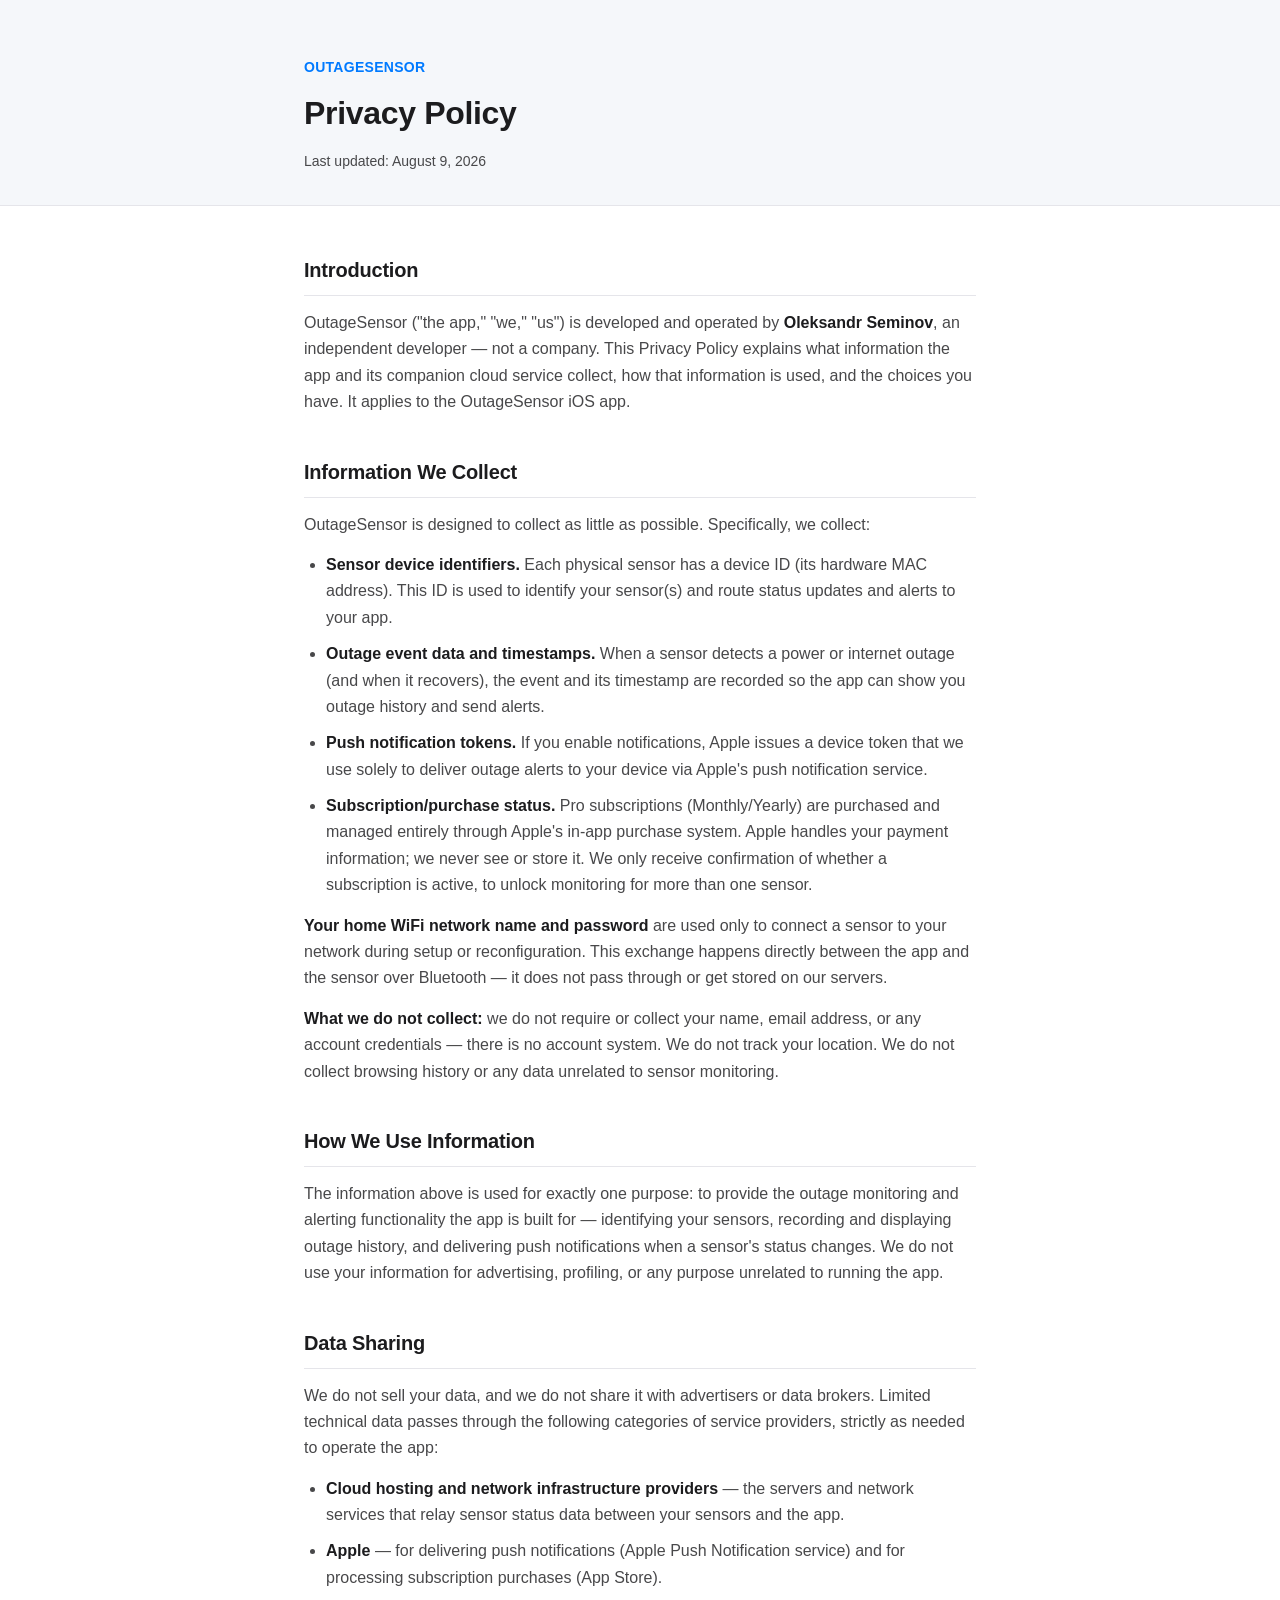
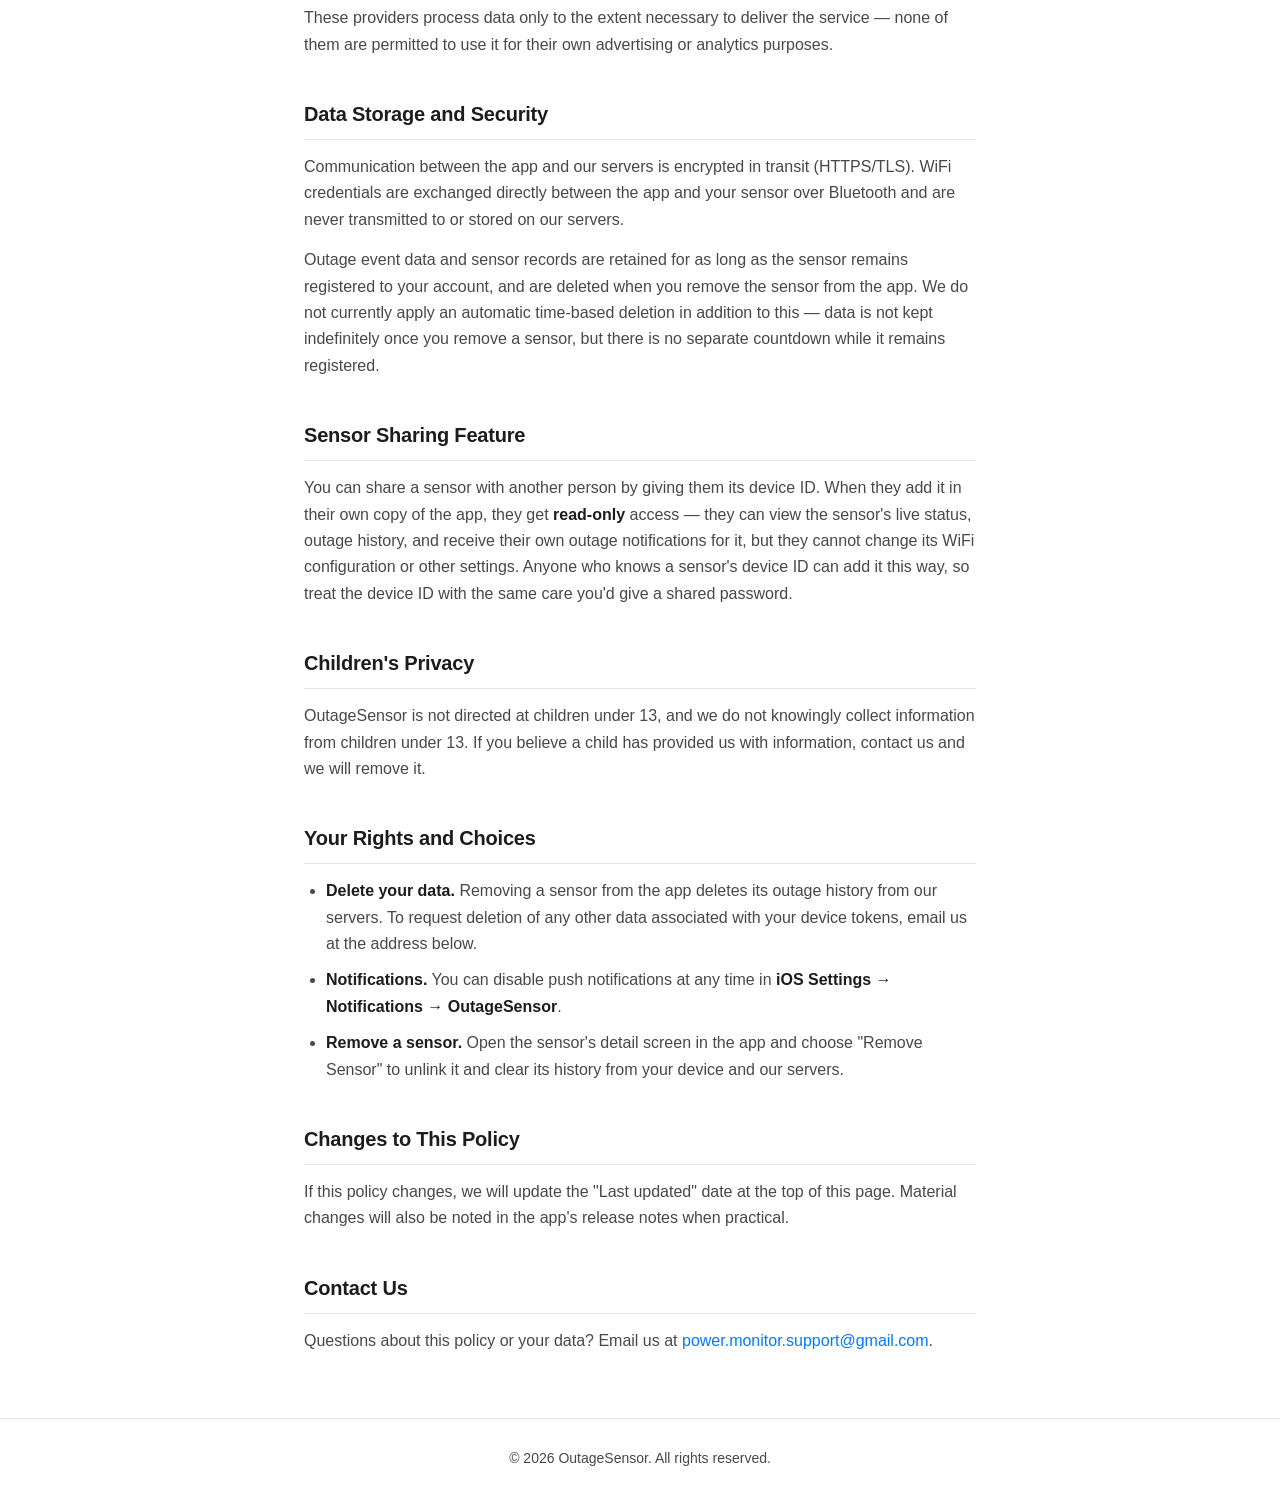
==== privacy/index.html @ 00f60fe0 "Add privacy policy page" ====
<!DOCTYPE html>
<html lang="en">
<head>
<meta charset="UTF-8">
<meta name="viewport" content="width=device-width, initial-scale=1.0">
<title>OutageSensor — Privacy Policy</title>
<meta name="description" content="Privacy Policy for the OutageSensor iOS app.">
<link rel="stylesheet" href="style.css">
</head>
<body>

<header class="page-header">
  <div class="container">
    <p class="eyebrow">OutageSensor</p>
    <h1>Privacy Policy</h1>
    <p class="updated">Last updated: August 9, 2026</p>
  </div>
</header>

<main class="container policy">

  <section>
    <h2>Introduction</h2>
    <p>OutageSensor ("the app," "we," "us") is developed and operated by <strong>Oleksandr Seminov</strong>, an
    independent developer — not a company. This Privacy Policy explains what information the app and its
    companion cloud service collect, how that information is used, and the choices you have. It applies to
    the OutageSensor iOS app.</p>
  </section>

  <section>
    <h2>Information We Collect</h2>
    <p>OutageSensor is designed to collect as little as possible. Specifically, we collect:</p>
    <ul>
      <li><strong>Sensor device identifiers.</strong> Each physical sensor has a device ID (its hardware MAC
      address). This ID is used to identify your sensor(s) and route status updates and alerts to your
      app.</li>
      <li><strong>Outage event data and timestamps.</strong> When a sensor detects a power or internet
      outage (and when it recovers), the event and its timestamp are recorded so the app can show you outage
      history and send alerts.</li>
      <li><strong>Push notification tokens.</strong> If you enable notifications, Apple issues a device
      token that we use solely to deliver outage alerts to your device via Apple's push notification
      service.</li>
      <li><strong>Subscription/purchase status.</strong> Pro subscriptions (Monthly/Yearly) are purchased
      and managed entirely through Apple's in-app purchase system. Apple handles your payment information;
      we never see or store it. We only receive confirmation of whether a subscription is active, to unlock
      monitoring for more than one sensor.</li>
    </ul>
    <p><strong>Your home WiFi network name and password</strong> are used only to connect a sensor to your
    network during setup or reconfiguration. This exchange happens directly between the app and the sensor
    over Bluetooth — it does not pass through or get stored on our servers.</p>
    <p><strong>What we do not collect:</strong> we do not require or collect your name, email address, or
    any account credentials — there is no account system. We do not track your location. We do not collect
    browsing history or any data unrelated to sensor monitoring.</p>
  </section>

  <section>
    <h2>How We Use Information</h2>
    <p>The information above is used for exactly one purpose: to provide the outage monitoring and alerting
    functionality the app is built for — identifying your sensors, recording and displaying outage history,
    and delivering push notifications when a sensor's status changes. We do not use your information for
    advertising, profiling, or any purpose unrelated to running the app.</p>
  </section>

  <section>
    <h2>Data Sharing</h2>
    <p>We do not sell your data, and we do not share it with advertisers or data brokers. Limited technical
    data passes through the following categories of service providers, strictly as needed to operate the
    app:</p>
    <ul>
      <li><strong>Cloud hosting and network infrastructure providers</strong> — the servers and network
      services that relay sensor status data between your sensors and the app.</li>
      <li><strong>Apple</strong> — for delivering push notifications (Apple Push Notification service) and
      for processing subscription purchases (App Store).</li>
    </ul>
    <p>These providers process data only to the extent necessary to deliver the service — none of them are
    permitted to use it for their own advertising or analytics purposes.</p>
  </section>

  <section>
    <h2>Data Storage and Security</h2>
    <p>Communication between the app and our servers is encrypted in transit (HTTPS/TLS). WiFi credentials
    are exchanged directly between the app and your sensor over Bluetooth and are never transmitted to or
    stored on our servers.</p>
    <p>Outage event data and sensor records are retained for as long as the sensor remains registered to
    your account, and are deleted when you remove the sensor from the app. We do not currently apply an
    automatic time-based deletion in addition to this — data is not kept indefinitely once you remove a
    sensor, but there is no separate countdown while it remains registered.</p>
  </section>

  <section>
    <h2>Sensor Sharing Feature</h2>
    <p>You can share a sensor with another person by giving them its device ID. When they add it in their
    own copy of the app, they get <strong>read-only</strong> access — they can view the sensor's live status,
    outage history, and receive their own outage notifications for it, but they cannot change its WiFi
    configuration or other settings. Anyone who knows a sensor's device ID can add it this way, so treat the
    device ID with the same care you'd give a shared password.</p>
  </section>

  <section>
    <h2>Children's Privacy</h2>
    <p>OutageSensor is not directed at children under 13, and we do not knowingly collect information from
    children under 13. If you believe a child has provided us with information, contact us and we will
    remove it.</p>
  </section>

  <section>
    <h2>Your Rights and Choices</h2>
    <ul>
      <li><strong>Delete your data.</strong> Removing a sensor from the app deletes its outage history from
      our servers. To request deletion of any other data associated with your device tokens, email us at
      the address below.</li>
      <li><strong>Notifications.</strong> You can disable push notifications at any time in
      <strong>iOS Settings → Notifications → OutageSensor</strong>.</li>
      <li><strong>Remove a sensor.</strong> Open the sensor's detail screen in the app and choose
      "Remove Sensor" to unlink it and clear its history from your device and our servers.</li>
    </ul>
  </section>

  <section>
    <h2>Changes to This Policy</h2>
    <p>If this policy changes, we will update the "Last updated" date at the top of this page. Material
    changes will also be noted in the app's release notes when practical.</p>
  </section>

  <section>
    <h2>Contact Us</h2>
    <p>Questions about this policy or your data? Email us at
    <a href="mailto:power.monitor.support@gmail.com">power.monitor.support@gmail.com</a>.</p>
  </section>

</main>

<footer class="footer">
  <div class="container footer-inner">
    <p>&copy; 2026 OutageSensor. All rights reserved.</p>
  </div>
</footer>

</body>
</html>
---- privacy/style.css ----
:root {
  --blue: #007AFF;
  --ink: #1c1c1e;
  --ink-soft: #48484a;
  --bg: #ffffff;
  --bg-alt: #f5f7fa;
  --border: #e5e5ea;
}

* {
  box-sizing: border-box;
}

body {
  margin: 0;
  font-family: -apple-system, BlinkMacSystemFont, "Segoe UI", Roboto, Helvetica, Arial, sans-serif;
  color: var(--ink);
  background: var(--bg);
  line-height: 1.65;
  -webkit-font-smoothing: antialiased;
}

.container {
  max-width: 720px;
  margin: 0 auto;
  padding: 0 24px;
}

.page-header {
  padding: 56px 0 32px;
  border-bottom: 1px solid var(--border);
  background: var(--bg-alt);
}

.eyebrow {
  margin: 0 0 8px;
  font-size: 14px;
  font-weight: 600;
  letter-spacing: 0.02em;
  color: var(--blue);
  text-transform: uppercase;
}

.page-header h1 {
  margin: 0 0 10px;
  font-size: 32px;
  font-weight: 700;
  letter-spacing: -0.01em;
}

.updated {
  margin: 0;
  font-size: 14px;
  color: var(--ink-soft);
}

.policy {
  padding: 48px 24px 64px;
}

.policy section {
  margin-bottom: 40px;
}

.policy section:last-child {
  margin-bottom: 0;
}

.policy h2 {
  font-size: 20px;
  font-weight: 700;
  letter-spacing: -0.01em;
  margin: 0 0 14px;
  padding-bottom: 8px;
  border-bottom: 1px solid var(--border);
}

.policy p {
  margin: 0 0 14px;
  color: var(--ink-soft);
  font-size: 16px;
}

.policy p:last-child {
  margin-bottom: 0;
}

.policy ul {
  margin: 0 0 14px;
  padding-left: 22px;
  color: var(--ink-soft);
  font-size: 16px;
}

.policy li {
  margin-bottom: 10px;
}

.policy li:last-child {
  margin-bottom: 0;
}

.policy strong {
  color: var(--ink);
}

.policy a {
  color: var(--blue);
  text-decoration: none;
}

.policy a:hover {
  text-decoration: underline;
}

.footer {
  padding: 28px 0;
  border-top: 1px solid var(--border);
}

.footer-inner p {
  margin: 0;
  font-size: 14px;
  color: var(--ink-soft);
  text-align: center;
}

@media (max-width: 600px) {
  .page-header {
    padding: 40px 0 24px;
  }

  .page-header h1 {
    font-size: 26px;
  }

  .policy {
    padding: 36px 20px 48px;
  }

  .policy h2 {
    font-size: 18px;
  }
}
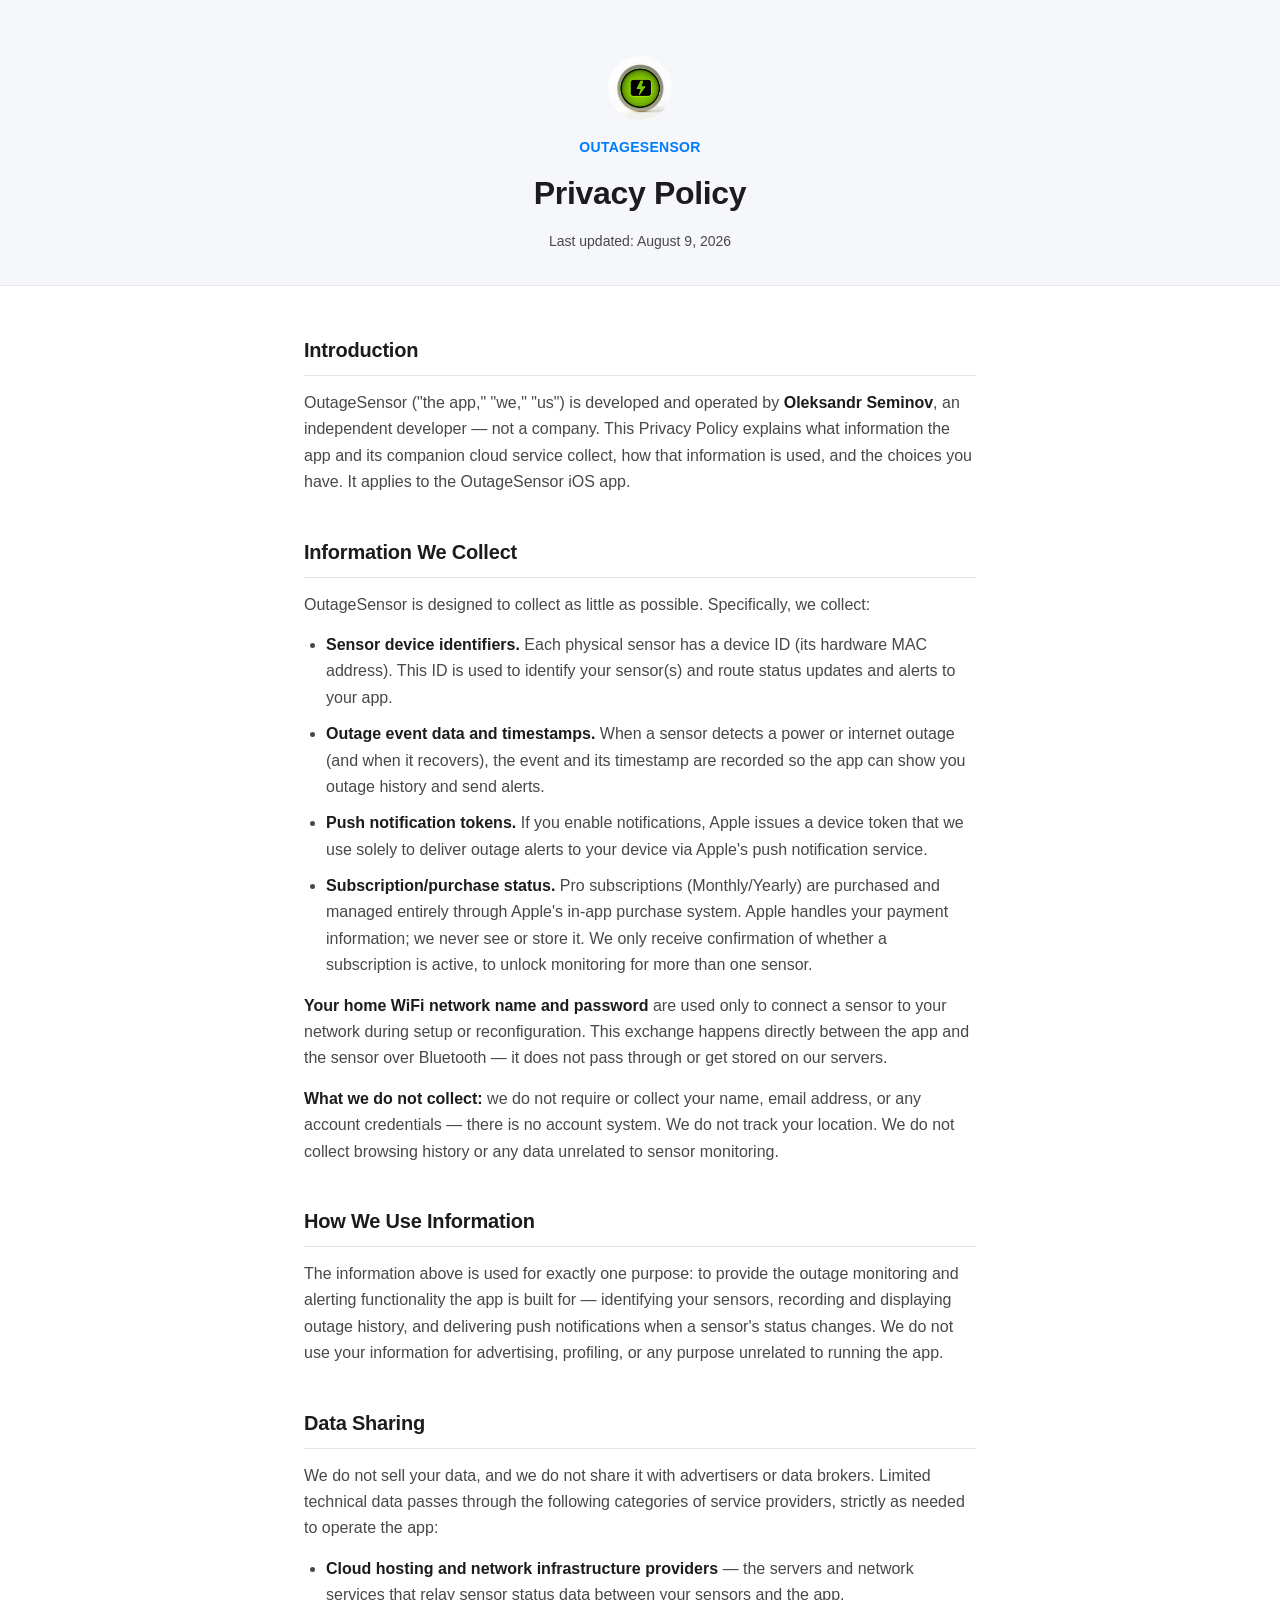
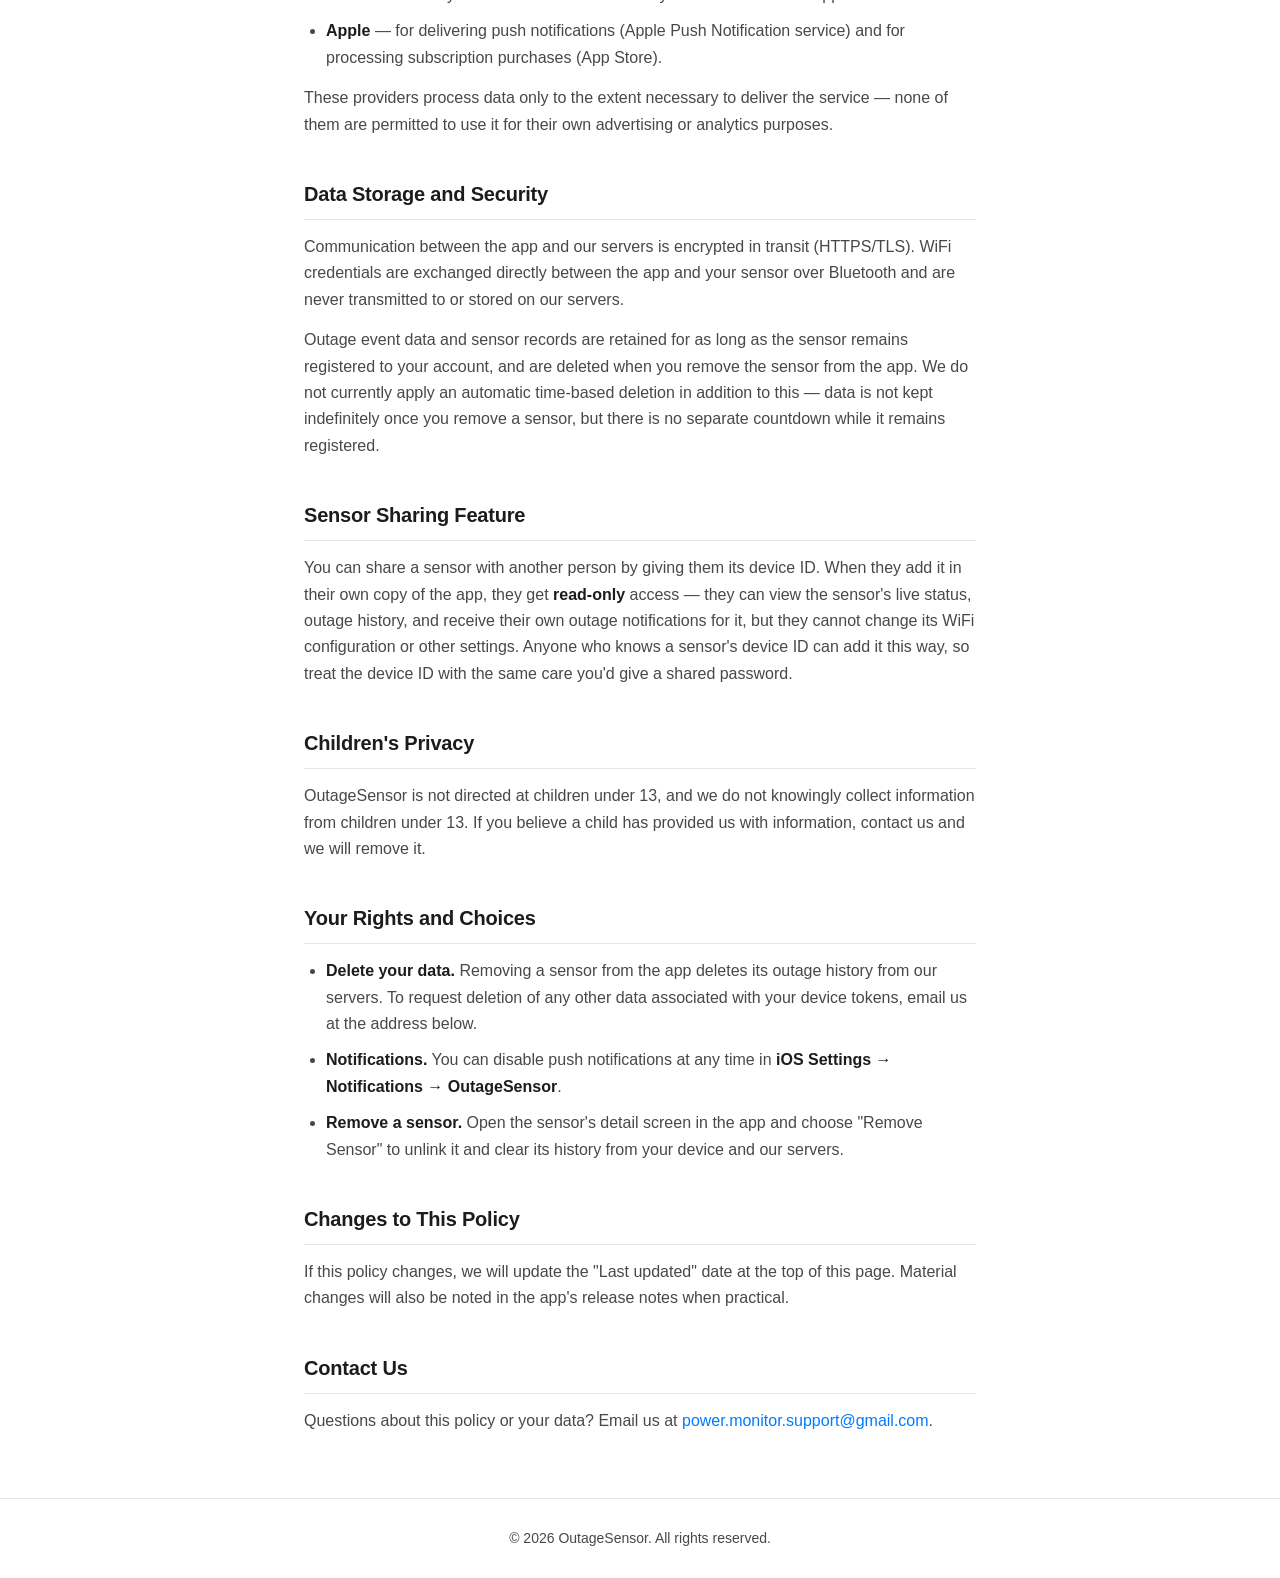
==== commit a634592b: "Add logo and favicon to privacy policy page" ====
--- a/privacy/index.html
+++ b/privacy/index.html
@@ -5,12 +5,15 @@
 <meta name="viewport" content="width=device-width, initial-scale=1.0">
 <title>OutageSensor — Privacy Policy</title>
 <meta name="description" content="Privacy Policy for the OutageSensor iOS app.">
+<link rel="icon" href="../favicon.png">
+<link rel="apple-touch-icon" href="../apple-touch-icon.png">
 <link rel="stylesheet" href="style.css">
 </head>
 <body>
 
 <header class="page-header">
   <div class="container">
+    <img class="logo" src="../logo.png" alt="OutageSensor logo" width="80" height="80">
     <p class="eyebrow">OutageSensor</p>
     <h1>Privacy Policy</h1>
     <p class="updated">Last updated: August 9, 2026</p>
--- a/privacy/style.css
+++ b/privacy/style.css
@@ -30,6 +30,15 @@
   padding: 56px 0 32px;
   border-bottom: 1px solid var(--border);
   background: var(--bg-alt);
+  text-align: center;
+}
+
+.logo {
+  display: block;
+  width: 64px;
+  height: 64px;
+  margin: 0 auto 16px;
+  border-radius: 50%;
 }
 
 .eyebrow {
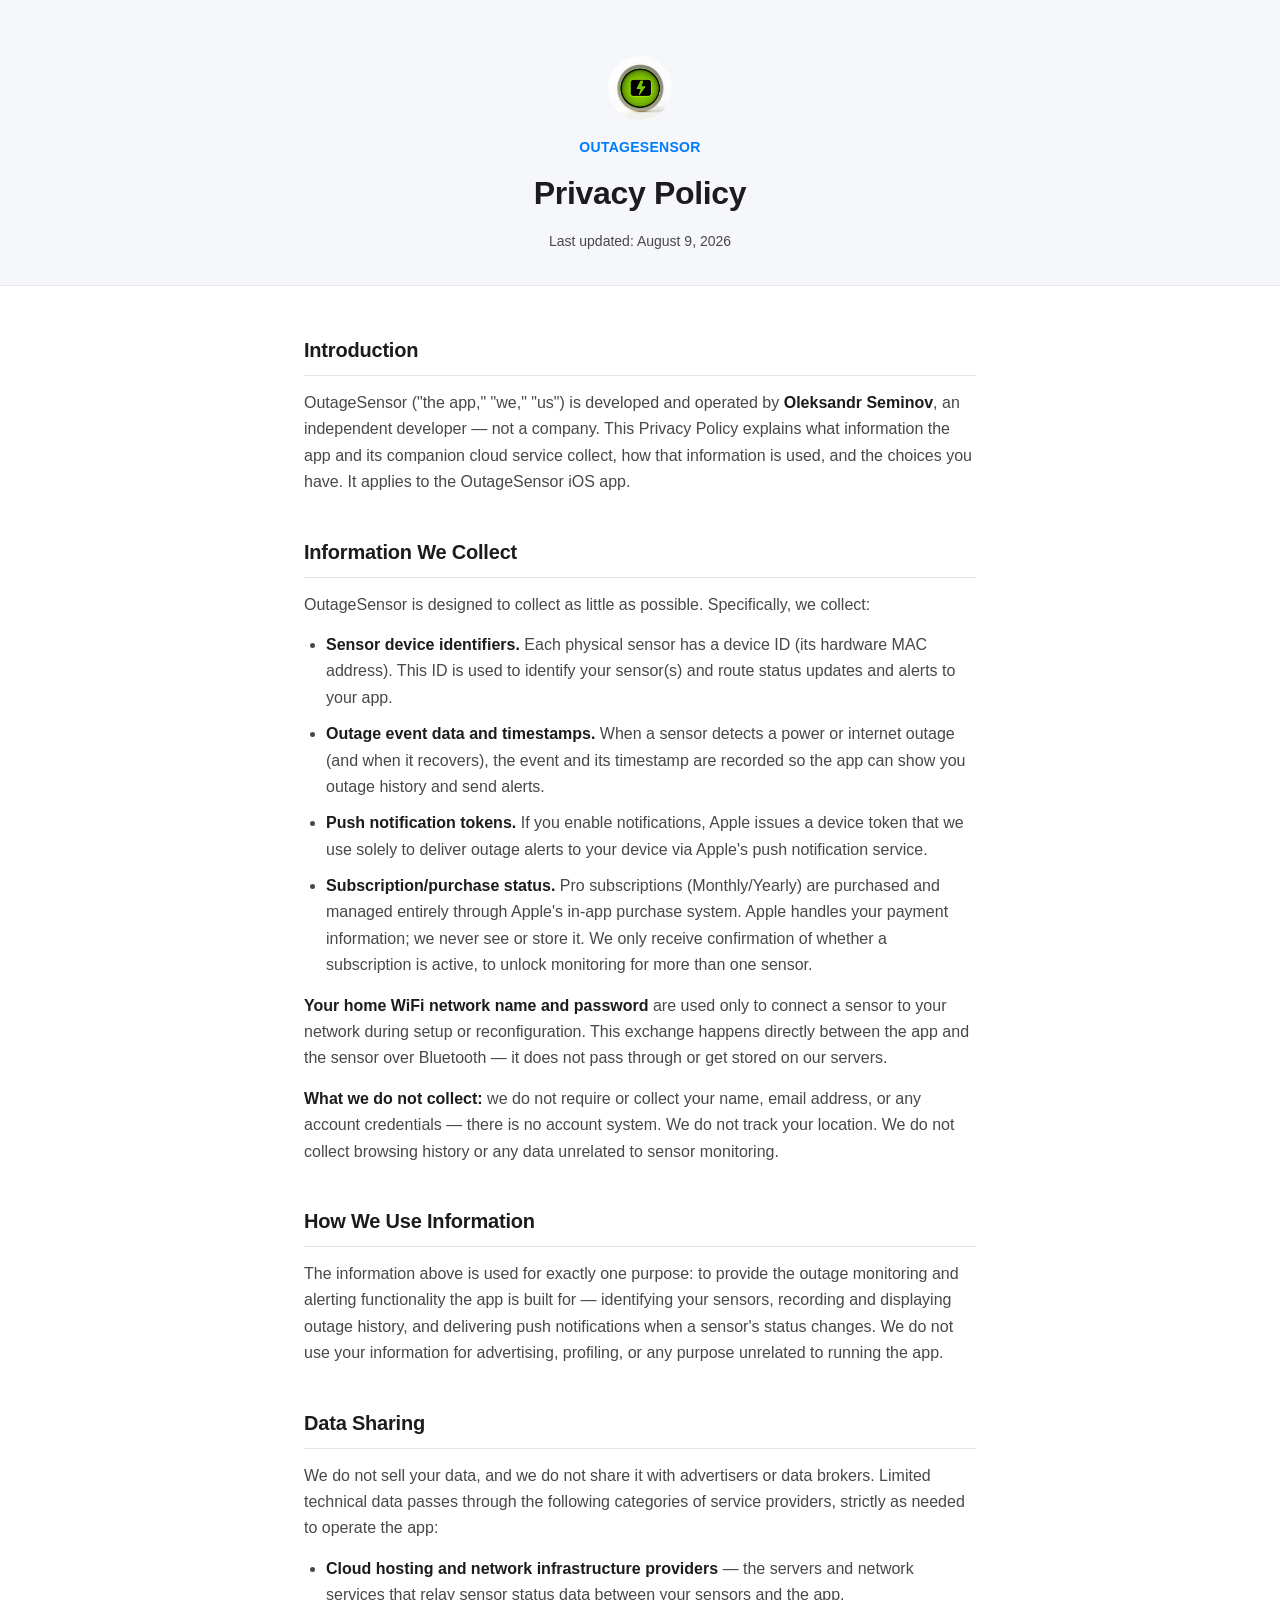
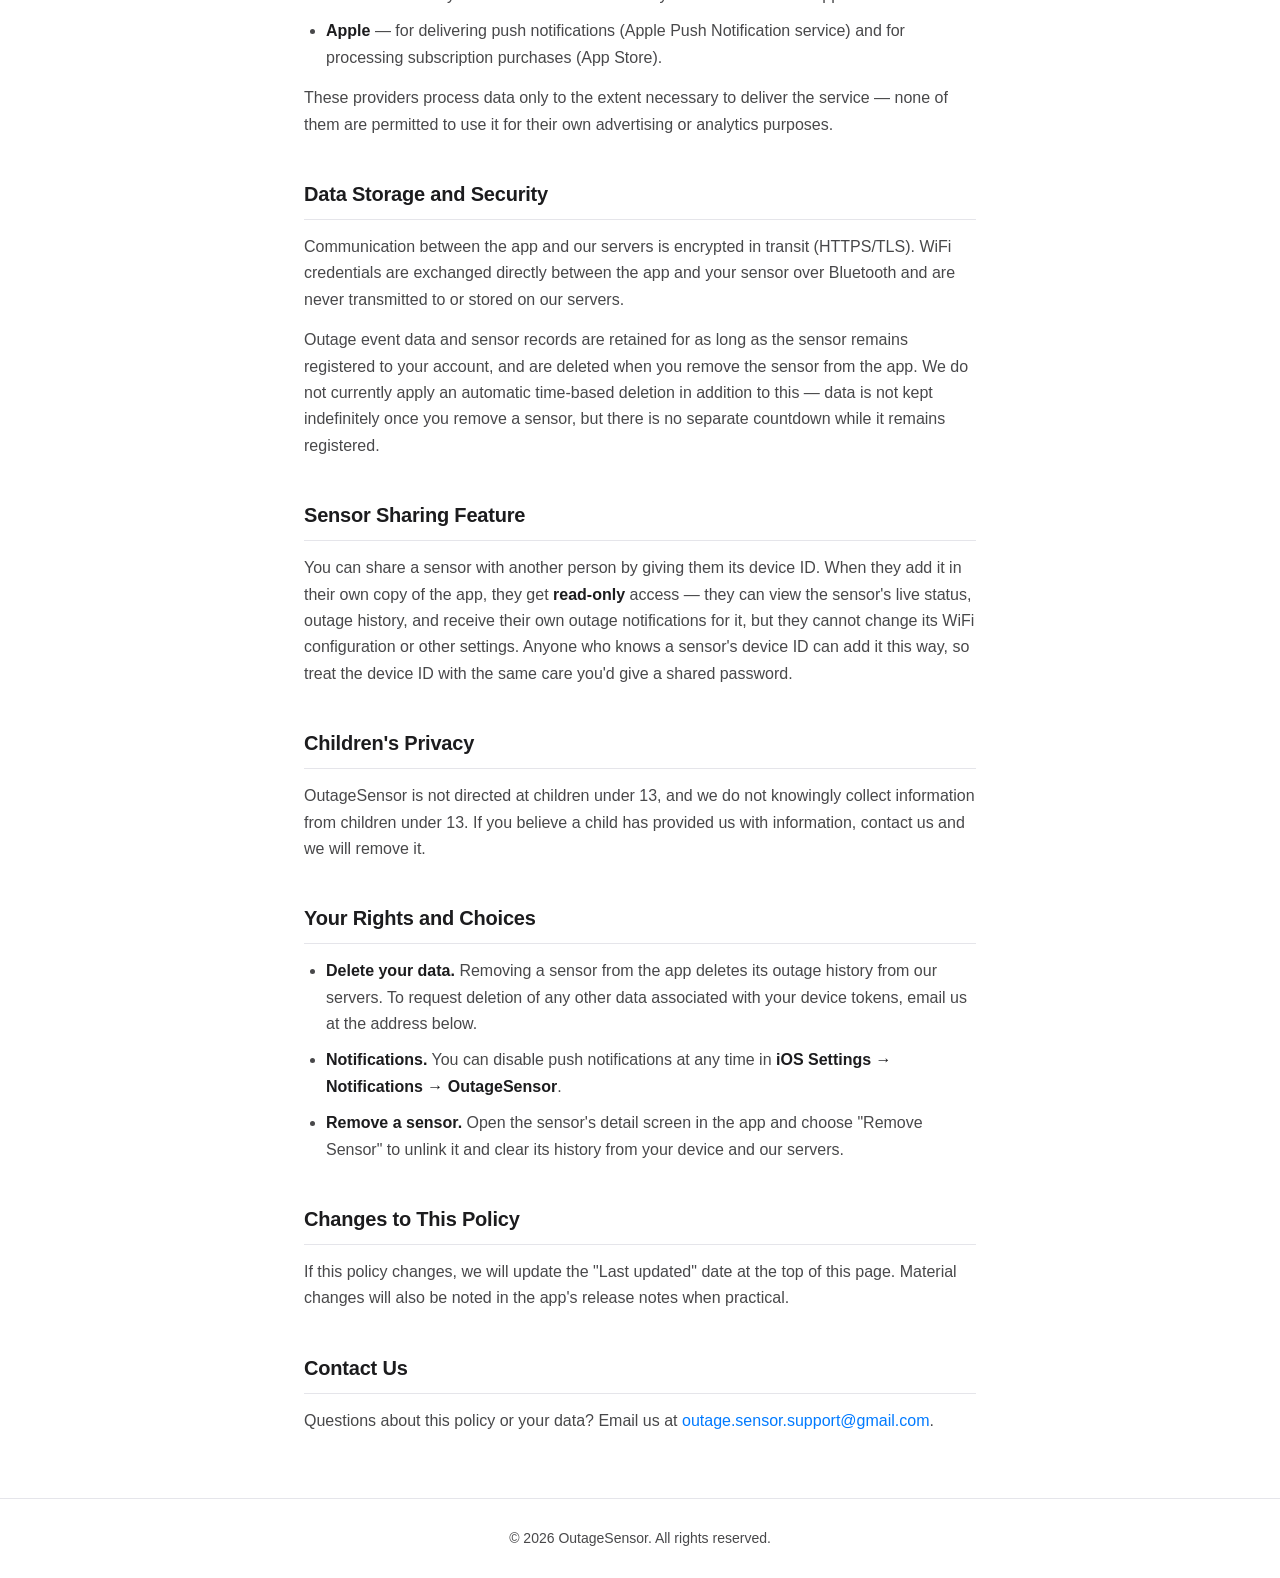
==== commit 93550dc3: "Update support email to outage.sensor.support@gmail.com" ====
--- a/privacy/index.html
+++ b/privacy/index.html
@@ -128,7 +128,7 @@
   <section>
     <h2>Contact Us</h2>
     <p>Questions about this policy or your data? Email us at
-    <a href="mailto:power.monitor.support@gmail.com">power.monitor.support@gmail.com</a>.</p>
+    <a href="mailto:outage.sensor.support@gmail.com">outage.sensor.support@gmail.com</a>.</p>
   </section>
 
 </main>
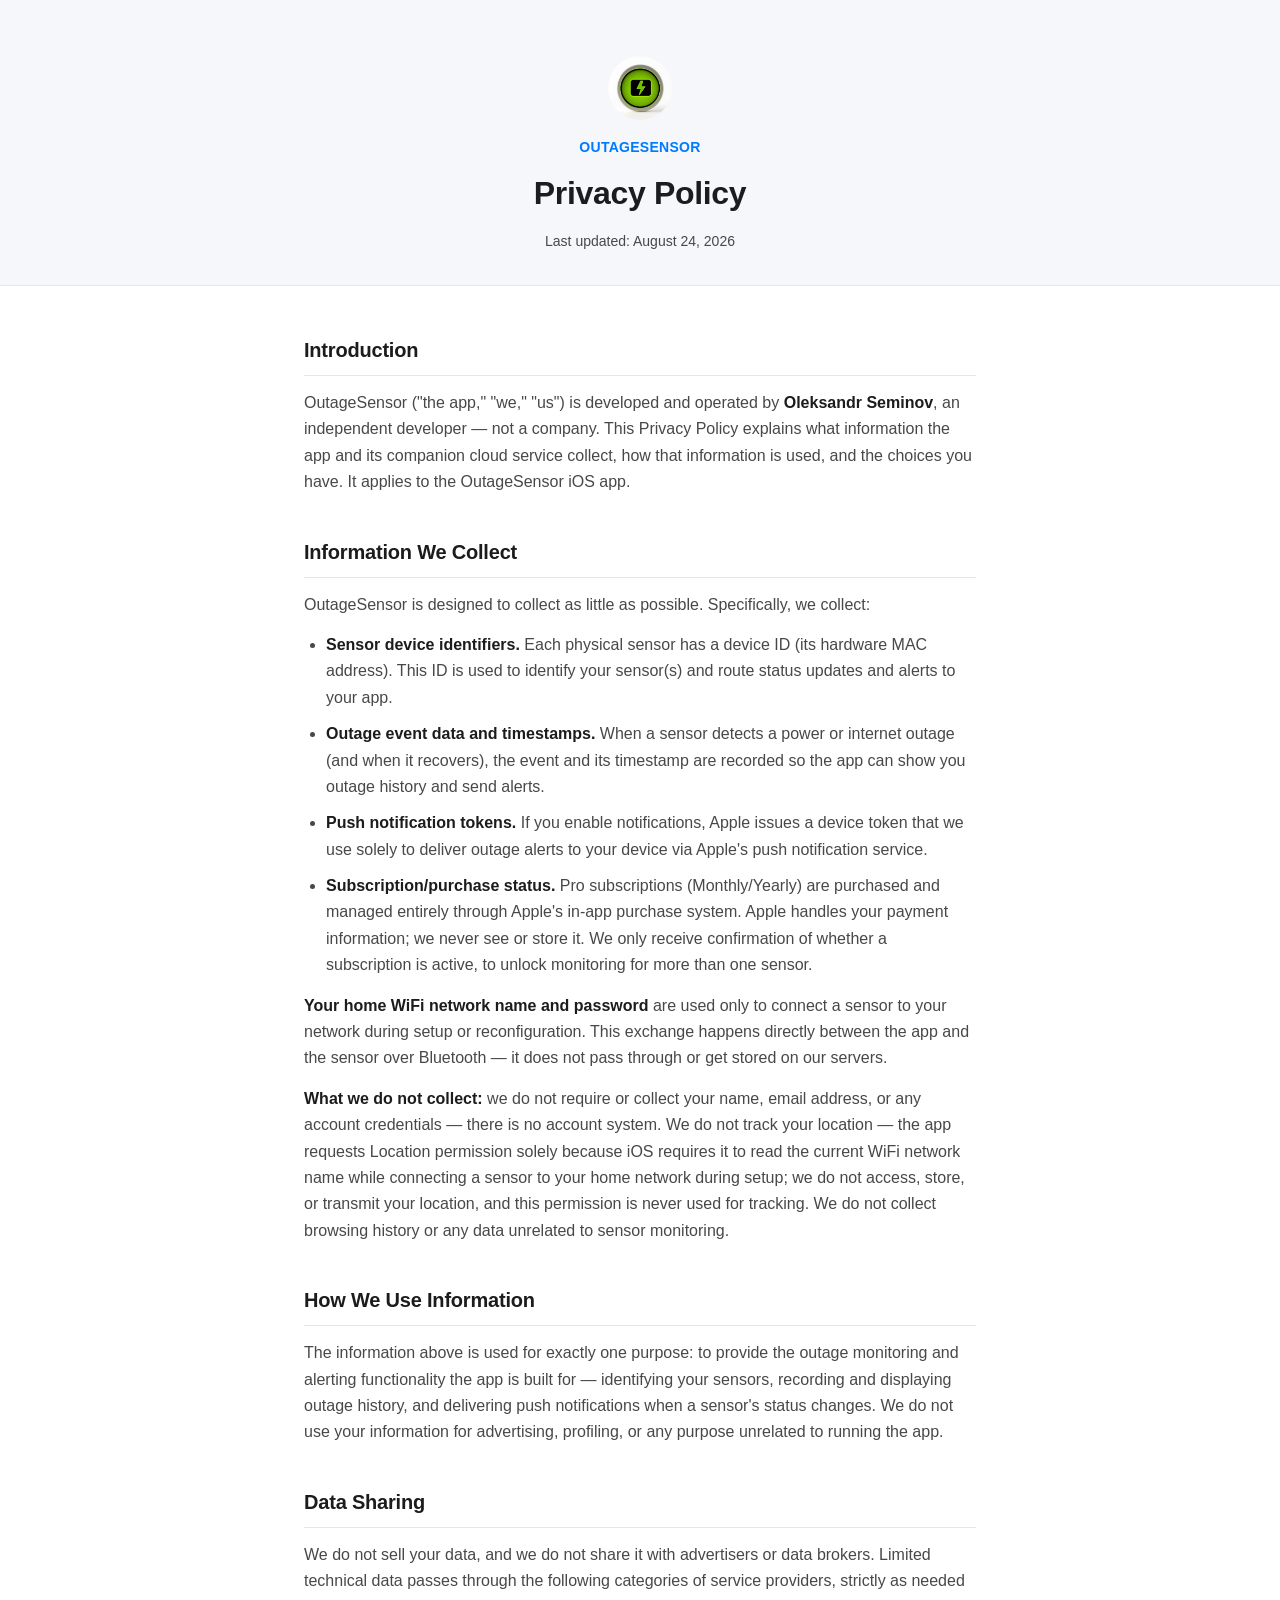
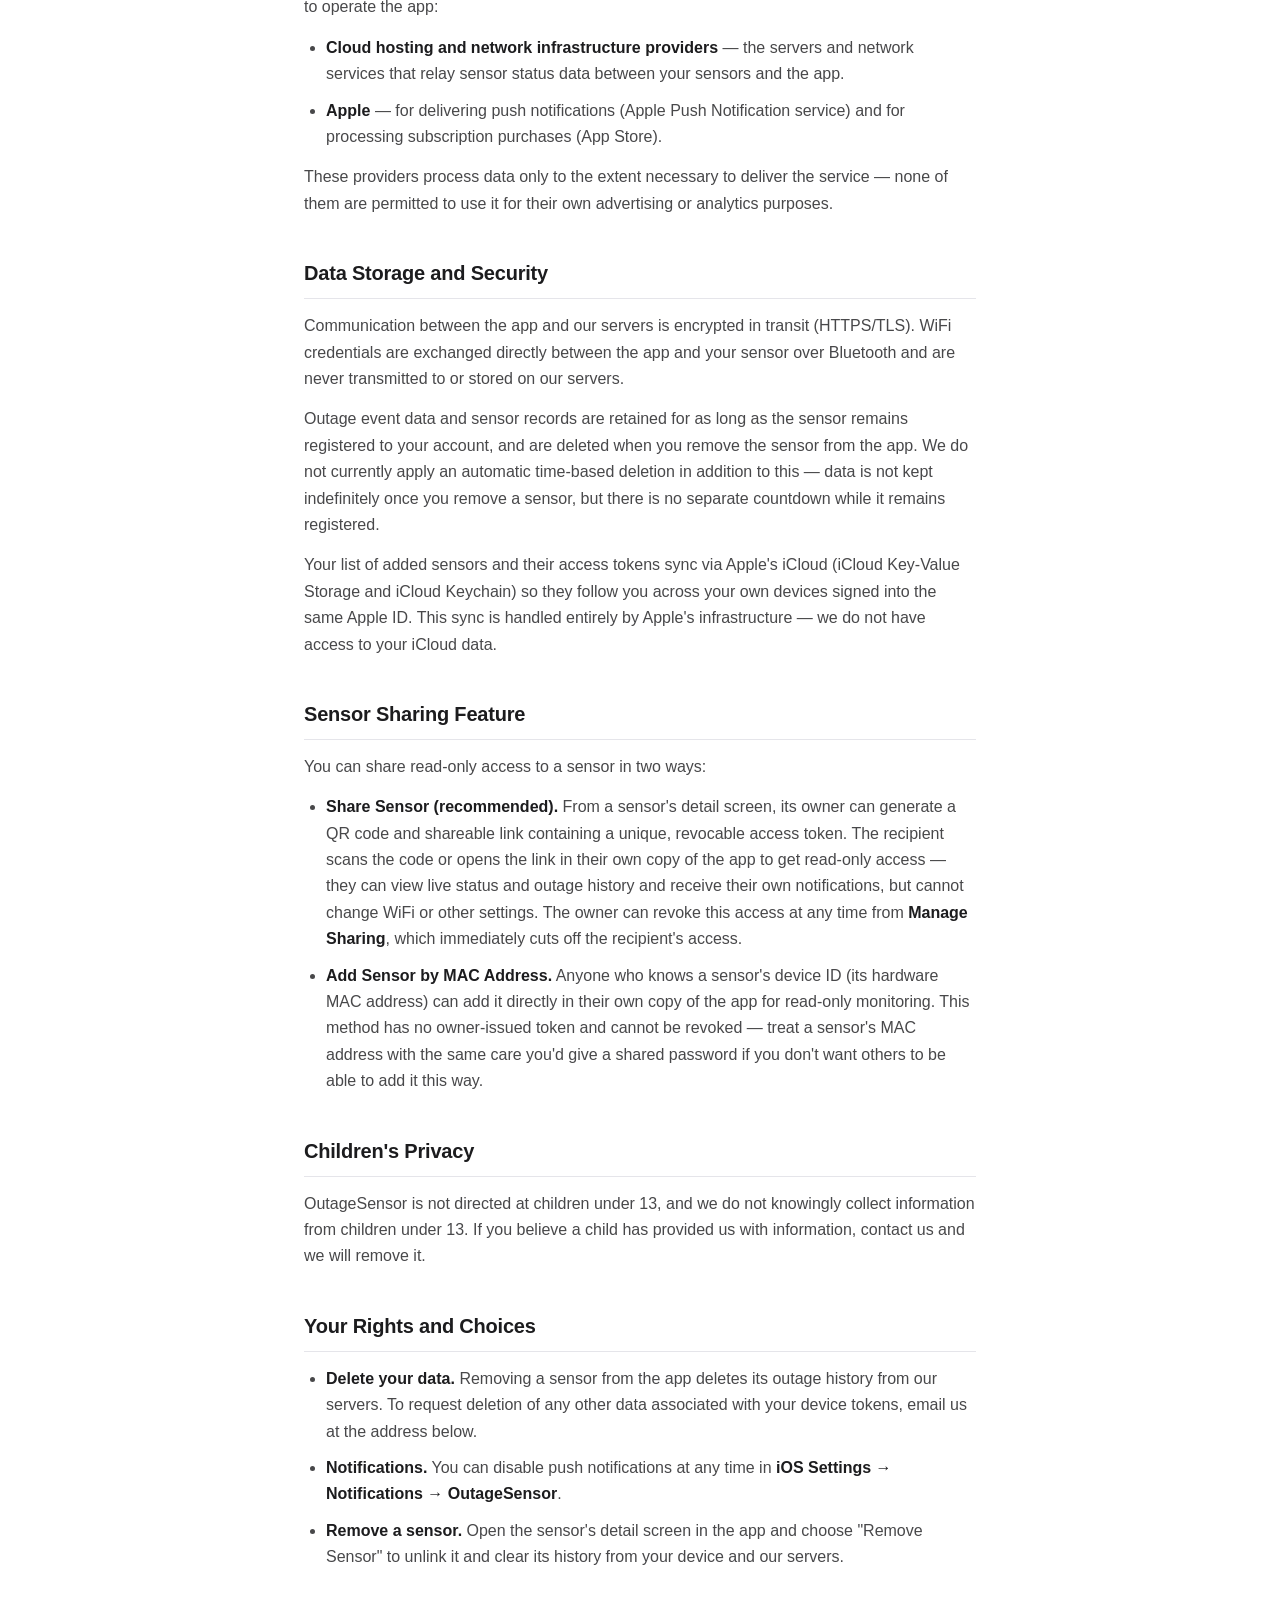
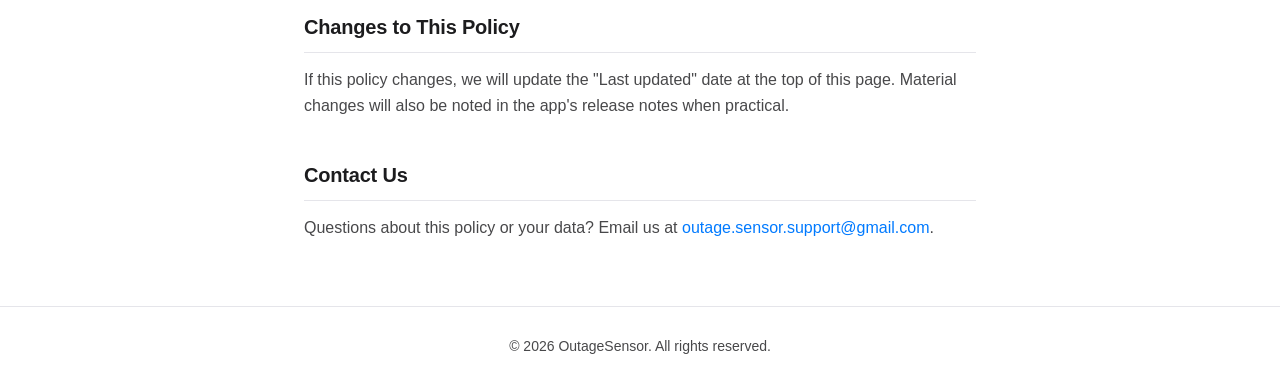
==== commit 3fc4c5c2: "Update FAQ and privacy policy to match current sharing feature, Location permission, and iCloud sync" ====
--- a/privacy/index.html
+++ b/privacy/index.html
@@ -16,7 +16,7 @@
     <img class="logo" src="../logo.png" alt="OutageSensor logo" width="80" height="80">
     <p class="eyebrow">OutageSensor</p>
     <h1>Privacy Policy</h1>
-    <p class="updated">Last updated: August 9, 2026</p>
+    <p class="updated">Last updated: August 24, 2026</p>
   </div>
 </header>
 
@@ -52,8 +52,11 @@
     network during setup or reconfiguration. This exchange happens directly between the app and the sensor
     over Bluetooth — it does not pass through or get stored on our servers.</p>
     <p><strong>What we do not collect:</strong> we do not require or collect your name, email address, or
-    any account credentials — there is no account system. We do not track your location. We do not collect
-    browsing history or any data unrelated to sensor monitoring.</p>
+    any account credentials — there is no account system. We do not track your location — the app requests
+    Location permission solely because iOS requires it to read the current WiFi network name while
+    connecting a sensor to your home network during setup; we do not access, store, or transmit your
+    location, and this permission is never used for tracking. We do not collect browsing history or any
+    data unrelated to sensor monitoring.</p>
   </section>
 
   <section>
@@ -88,15 +91,26 @@
     your account, and are deleted when you remove the sensor from the app. We do not currently apply an
     automatic time-based deletion in addition to this — data is not kept indefinitely once you remove a
     sensor, but there is no separate countdown while it remains registered.</p>
+    <p>Your list of added sensors and their access tokens sync via Apple's iCloud (iCloud Key-Value Storage
+    and iCloud Keychain) so they follow you across your own devices signed into the same Apple ID. This sync
+    is handled entirely by Apple's infrastructure — we do not have access to your iCloud data.</p>
   </section>
 
   <section>
     <h2>Sensor Sharing Feature</h2>
-    <p>You can share a sensor with another person by giving them its device ID. When they add it in their
-    own copy of the app, they get <strong>read-only</strong> access — they can view the sensor's live status,
-    outage history, and receive their own outage notifications for it, but they cannot change its WiFi
-    configuration or other settings. Anyone who knows a sensor's device ID can add it this way, so treat the
-    device ID with the same care you'd give a shared password.</p>
+    <p>You can share read-only access to a sensor in two ways:</p>
+    <ul>
+      <li><strong>Share Sensor (recommended).</strong> From a sensor's detail screen, its owner can generate
+      a QR code and shareable link containing a unique, revocable access token. The recipient scans the code
+      or opens the link in their own copy of the app to get read-only access — they can view live status and
+      outage history and receive their own notifications, but cannot change WiFi or other settings. The
+      owner can revoke this access at any time from <strong>Manage Sharing</strong>, which immediately cuts
+      off the recipient's access.</li>
+      <li><strong>Add Sensor by MAC Address.</strong> Anyone who knows a sensor's device ID (its hardware MAC
+      address) can add it directly in their own copy of the app for read-only monitoring. This method has no
+      owner-issued token and cannot be revoked — treat a sensor's MAC address with the same care you'd give a
+      shared password if you don't want others to be able to add it this way.</li>
+    </ul>
   </section>
 
   <section>
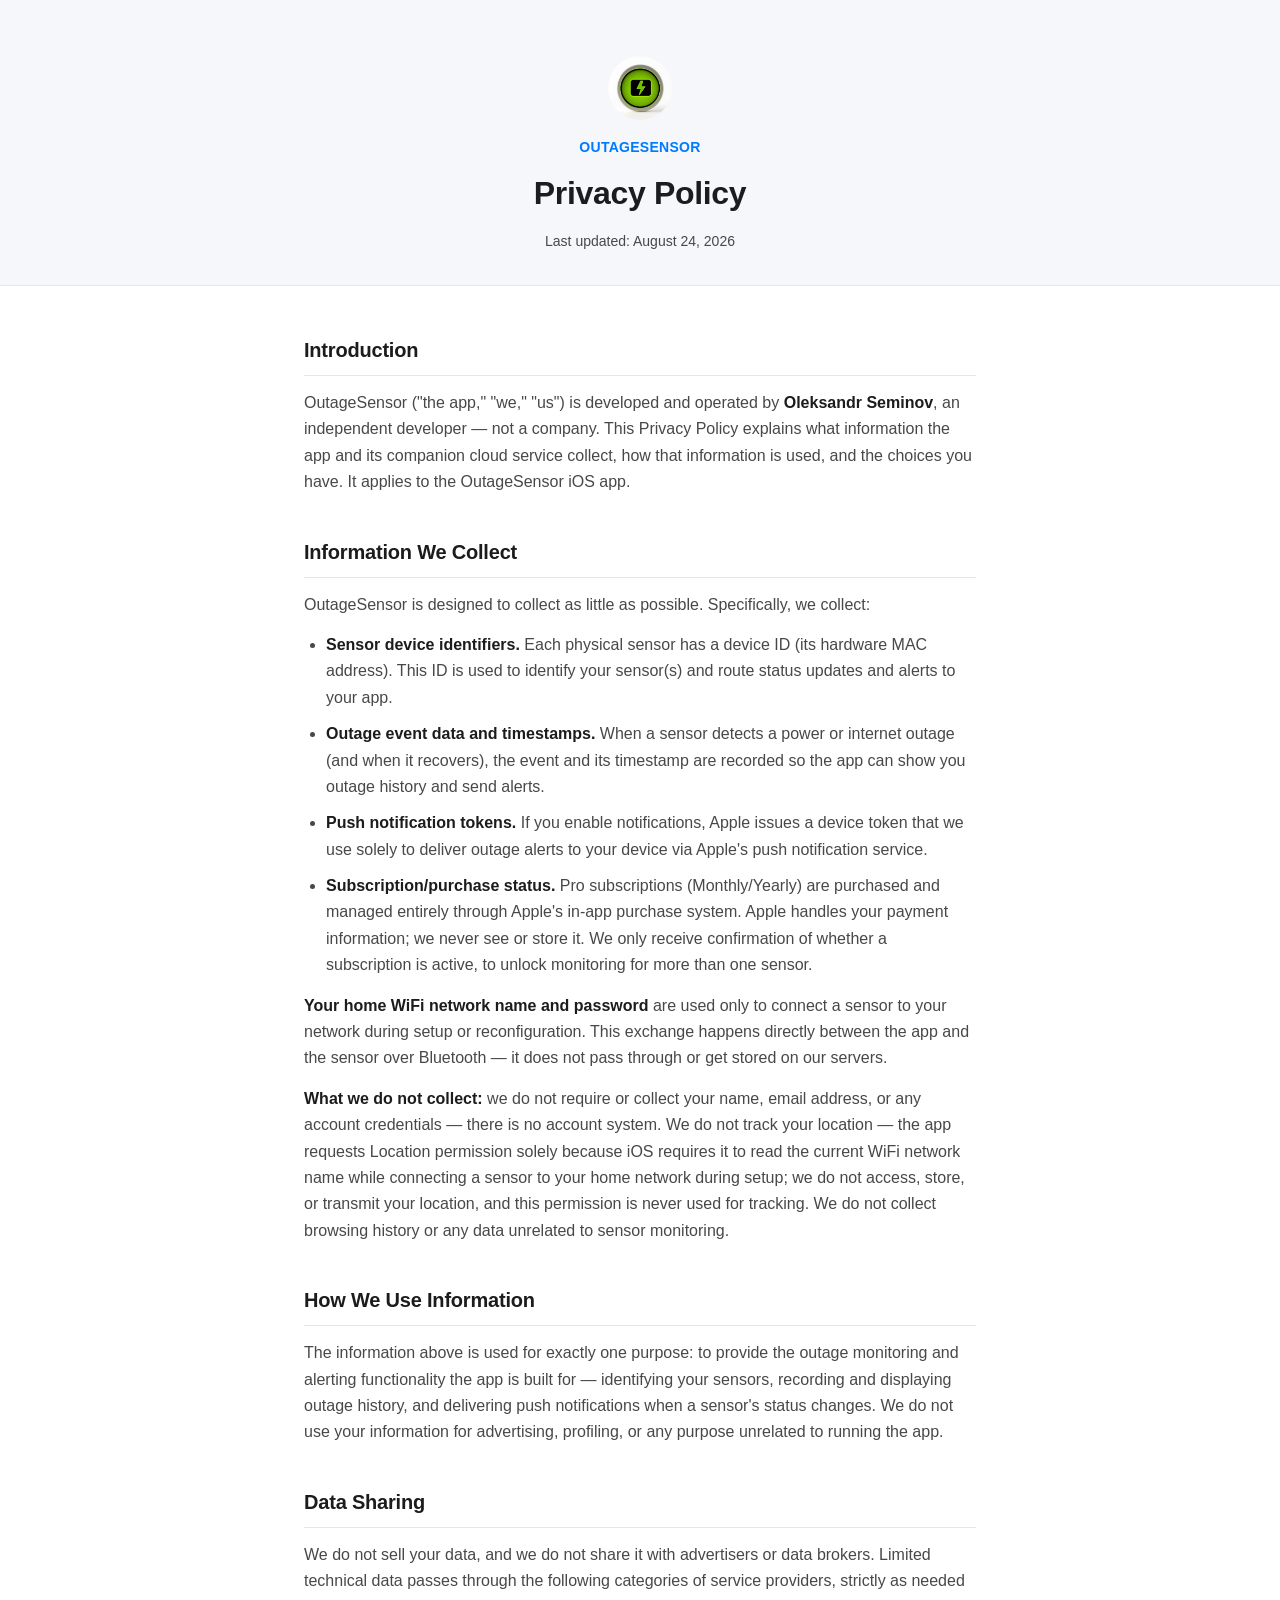
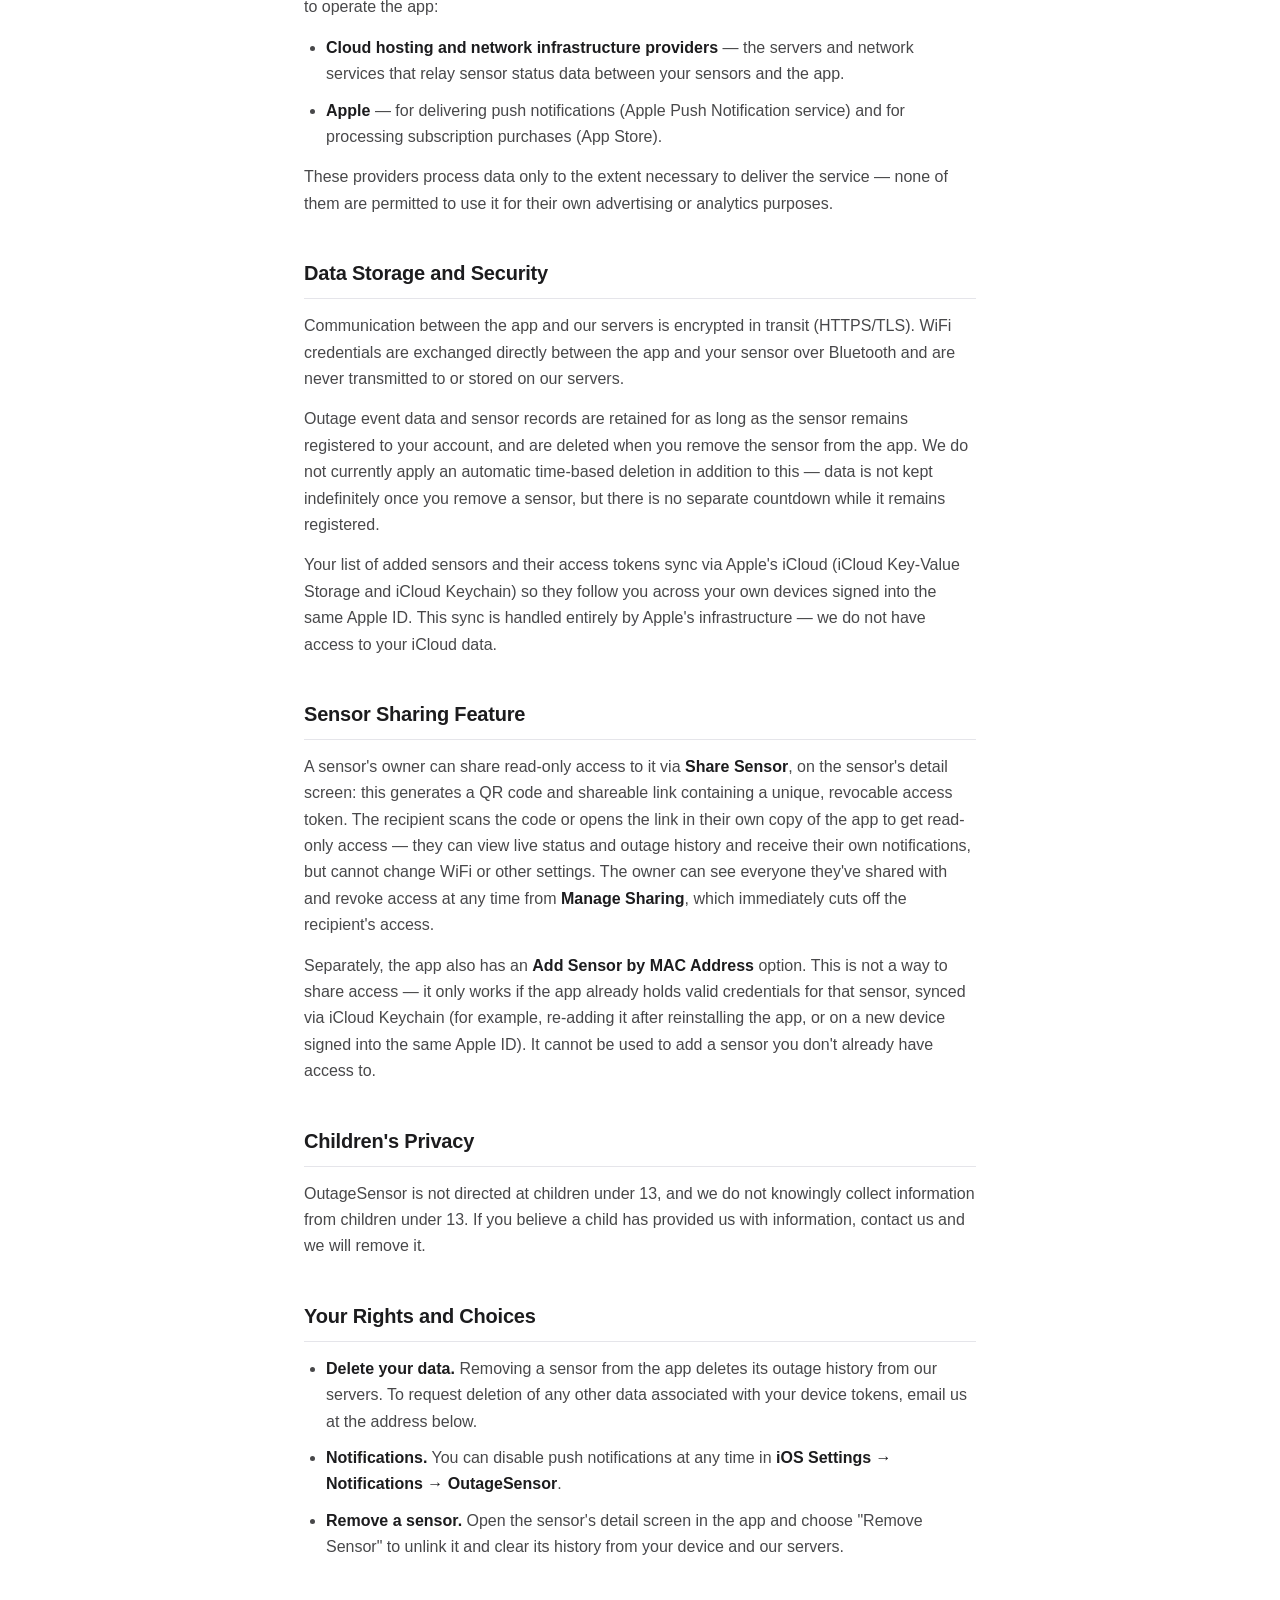
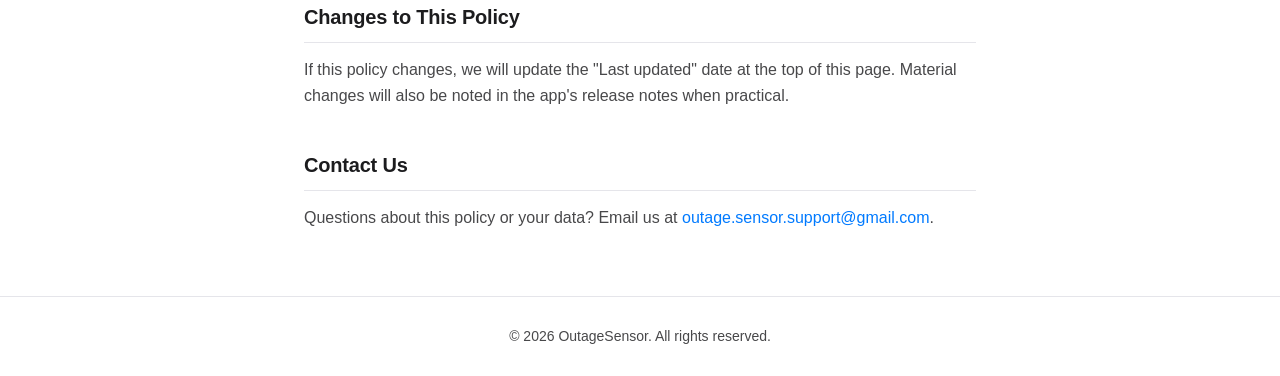
==== commit e7a2c5d6: "Correct sharing, add-sensor, and notifications FAQ to match actual v2-auth/BLE behavior - Add Sensor" ====
--- a/privacy/index.html
+++ b/privacy/index.html
@@ -98,19 +98,16 @@
 
   <section>
     <h2>Sensor Sharing Feature</h2>
-    <p>You can share read-only access to a sensor in two ways:</p>
-    <ul>
-      <li><strong>Share Sensor (recommended).</strong> From a sensor's detail screen, its owner can generate
-      a QR code and shareable link containing a unique, revocable access token. The recipient scans the code
-      or opens the link in their own copy of the app to get read-only access — they can view live status and
-      outage history and receive their own notifications, but cannot change WiFi or other settings. The
-      owner can revoke this access at any time from <strong>Manage Sharing</strong>, which immediately cuts
-      off the recipient's access.</li>
-      <li><strong>Add Sensor by MAC Address.</strong> Anyone who knows a sensor's device ID (its hardware MAC
-      address) can add it directly in their own copy of the app for read-only monitoring. This method has no
-      owner-issued token and cannot be revoked — treat a sensor's MAC address with the same care you'd give a
-      shared password if you don't want others to be able to add it this way.</li>
-    </ul>
+    <p>A sensor's owner can share read-only access to it via <strong>Share Sensor</strong>, on the sensor's
+    detail screen: this generates a QR code and shareable link containing a unique, revocable access token.
+    The recipient scans the code or opens the link in their own copy of the app to get read-only access —
+    they can view live status and outage history and receive their own notifications, but cannot change WiFi
+    or other settings. The owner can see everyone they've shared with and revoke access at any time from
+    <strong>Manage Sharing</strong>, which immediately cuts off the recipient's access.</p>
+    <p>Separately, the app also has an <strong>Add Sensor by MAC Address</strong> option. This is not a way
+    to share access — it only works if the app already holds valid credentials for that sensor, synced via
+    iCloud Keychain (for example, re-adding it after reinstalling the app, or on a new device signed into the
+    same Apple ID). It cannot be used to add a sensor you don't already have access to.</p>
   </section>
 
   <section>
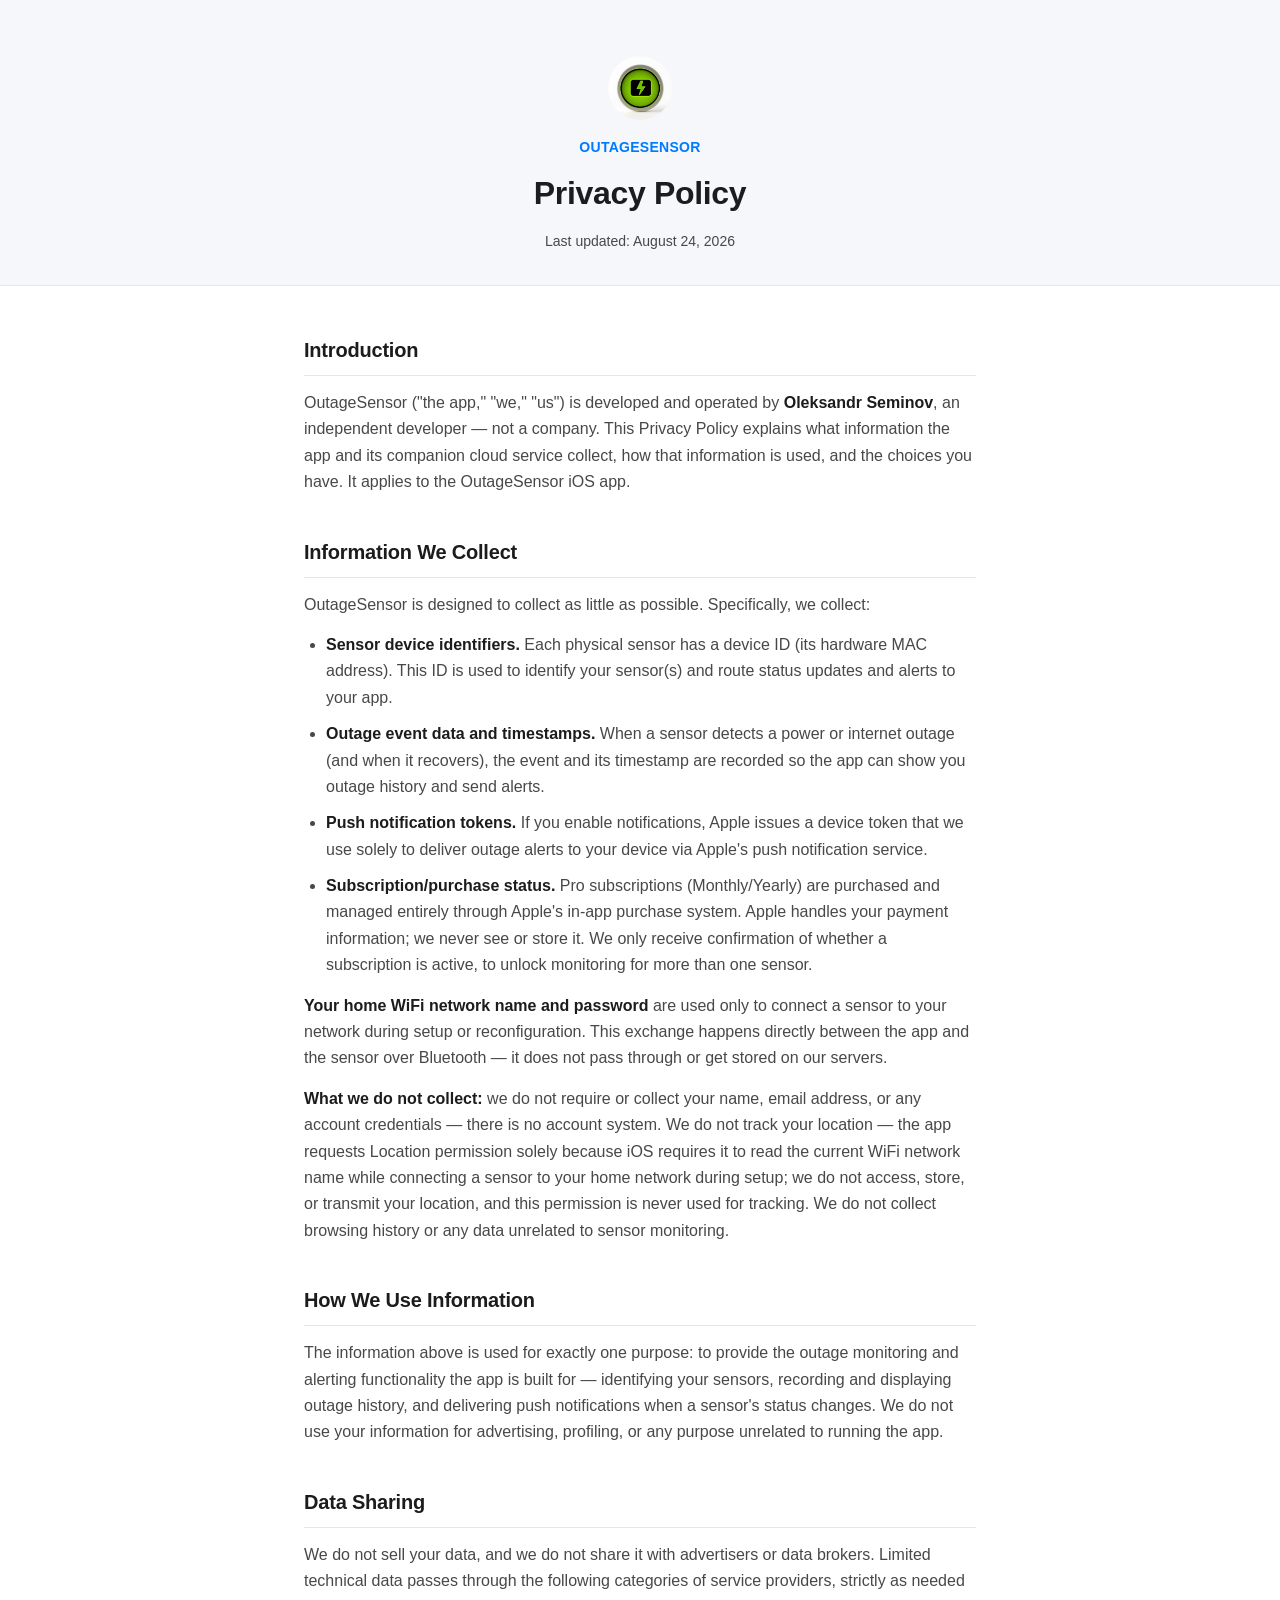
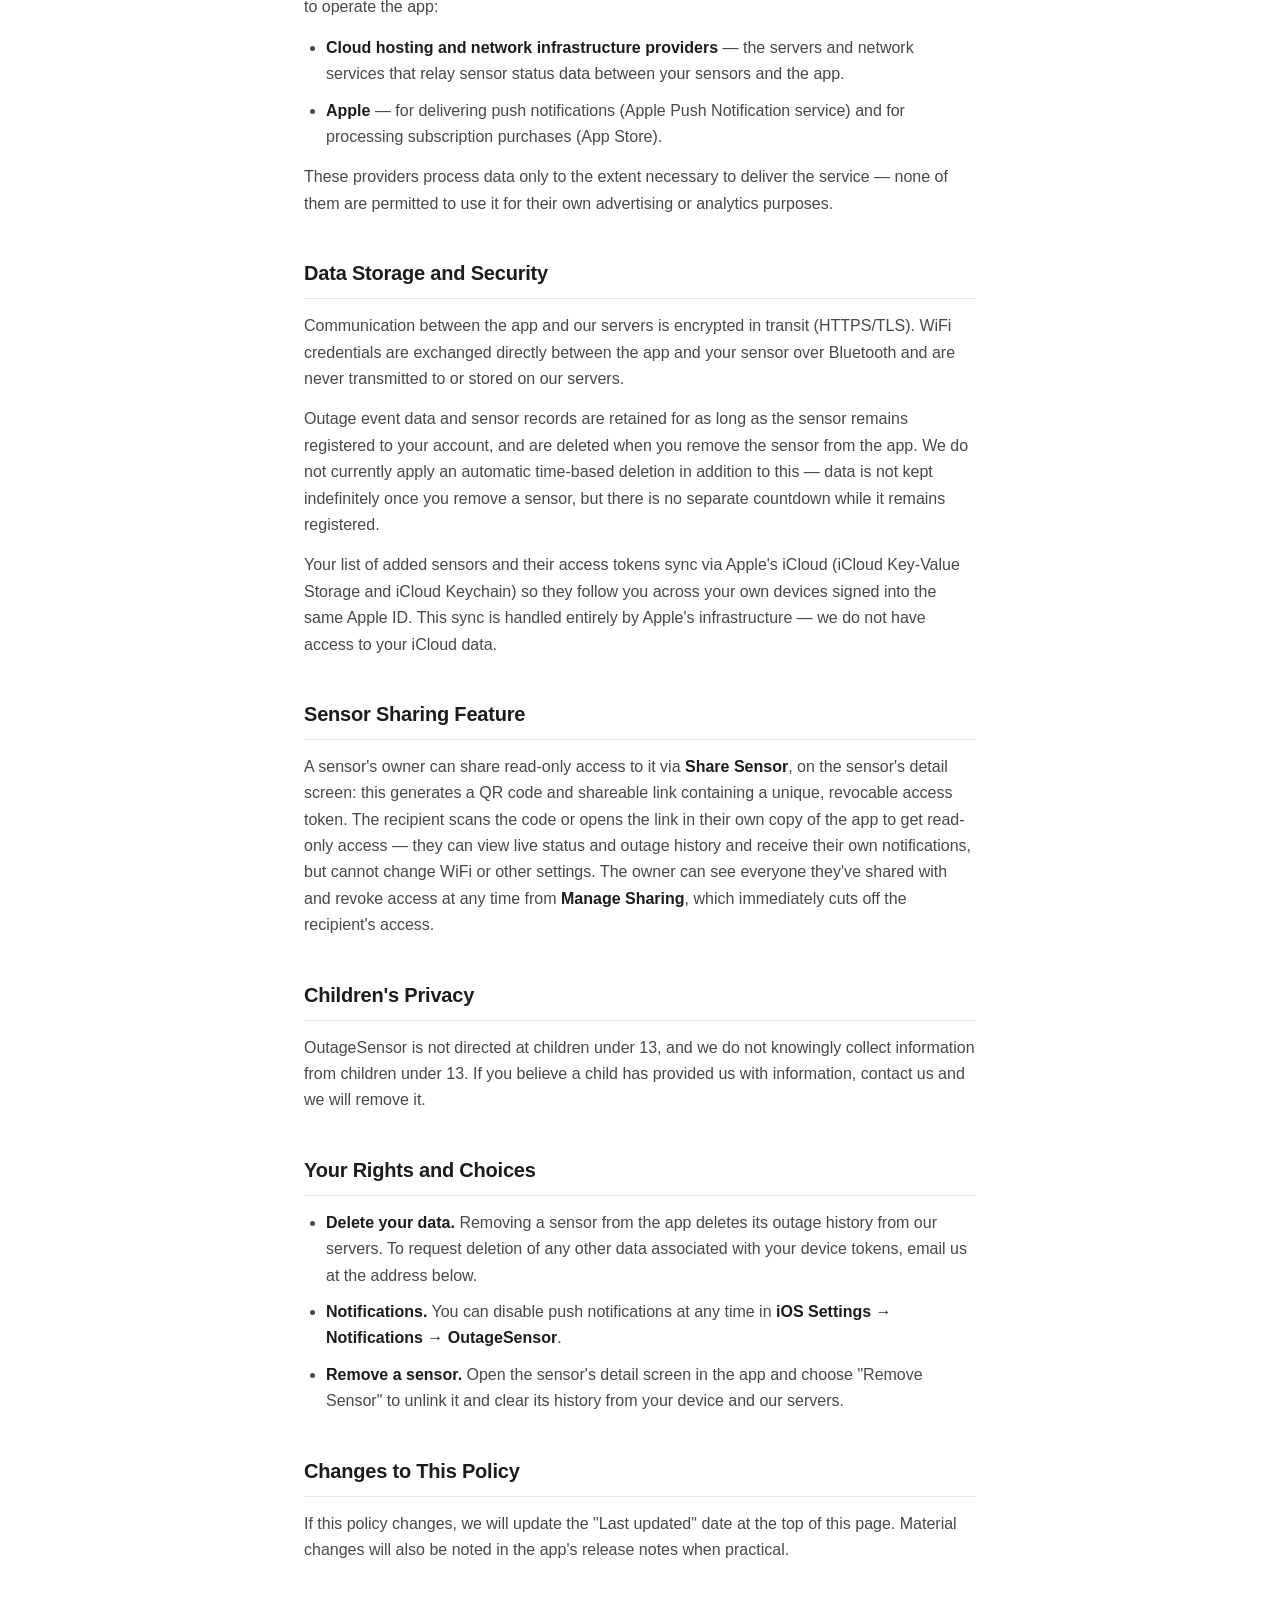
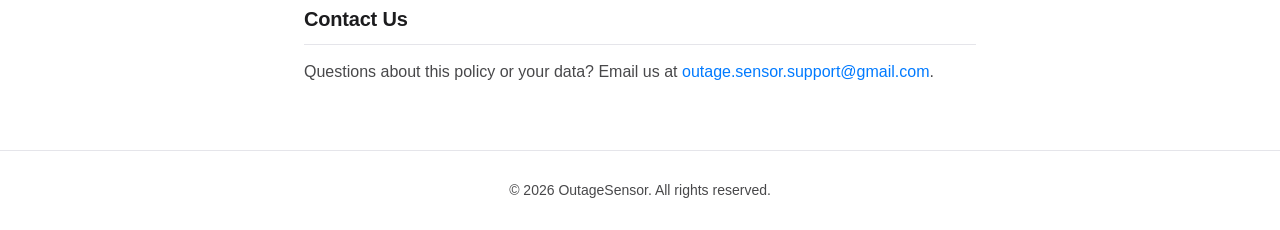
==== commit dcf0f9e2: "Remove Add Sensor by MAC Address mentions — feature removed from the app The iOS app no longer offer" ====
--- a/privacy/index.html
+++ b/privacy/index.html
@@ -104,10 +104,6 @@
     they can view live status and outage history and receive their own notifications, but cannot change WiFi
     or other settings. The owner can see everyone they've shared with and revoke access at any time from
     <strong>Manage Sharing</strong>, which immediately cuts off the recipient's access.</p>
-    <p>Separately, the app also has an <strong>Add Sensor by MAC Address</strong> option. This is not a way
-    to share access — it only works if the app already holds valid credentials for that sensor, synced via
-    iCloud Keychain (for example, re-adding it after reinstalling the app, or on a new device signed into the
-    same Apple ID). It cannot be used to add a sensor you don't already have access to.</p>
   </section>
 
   <section>
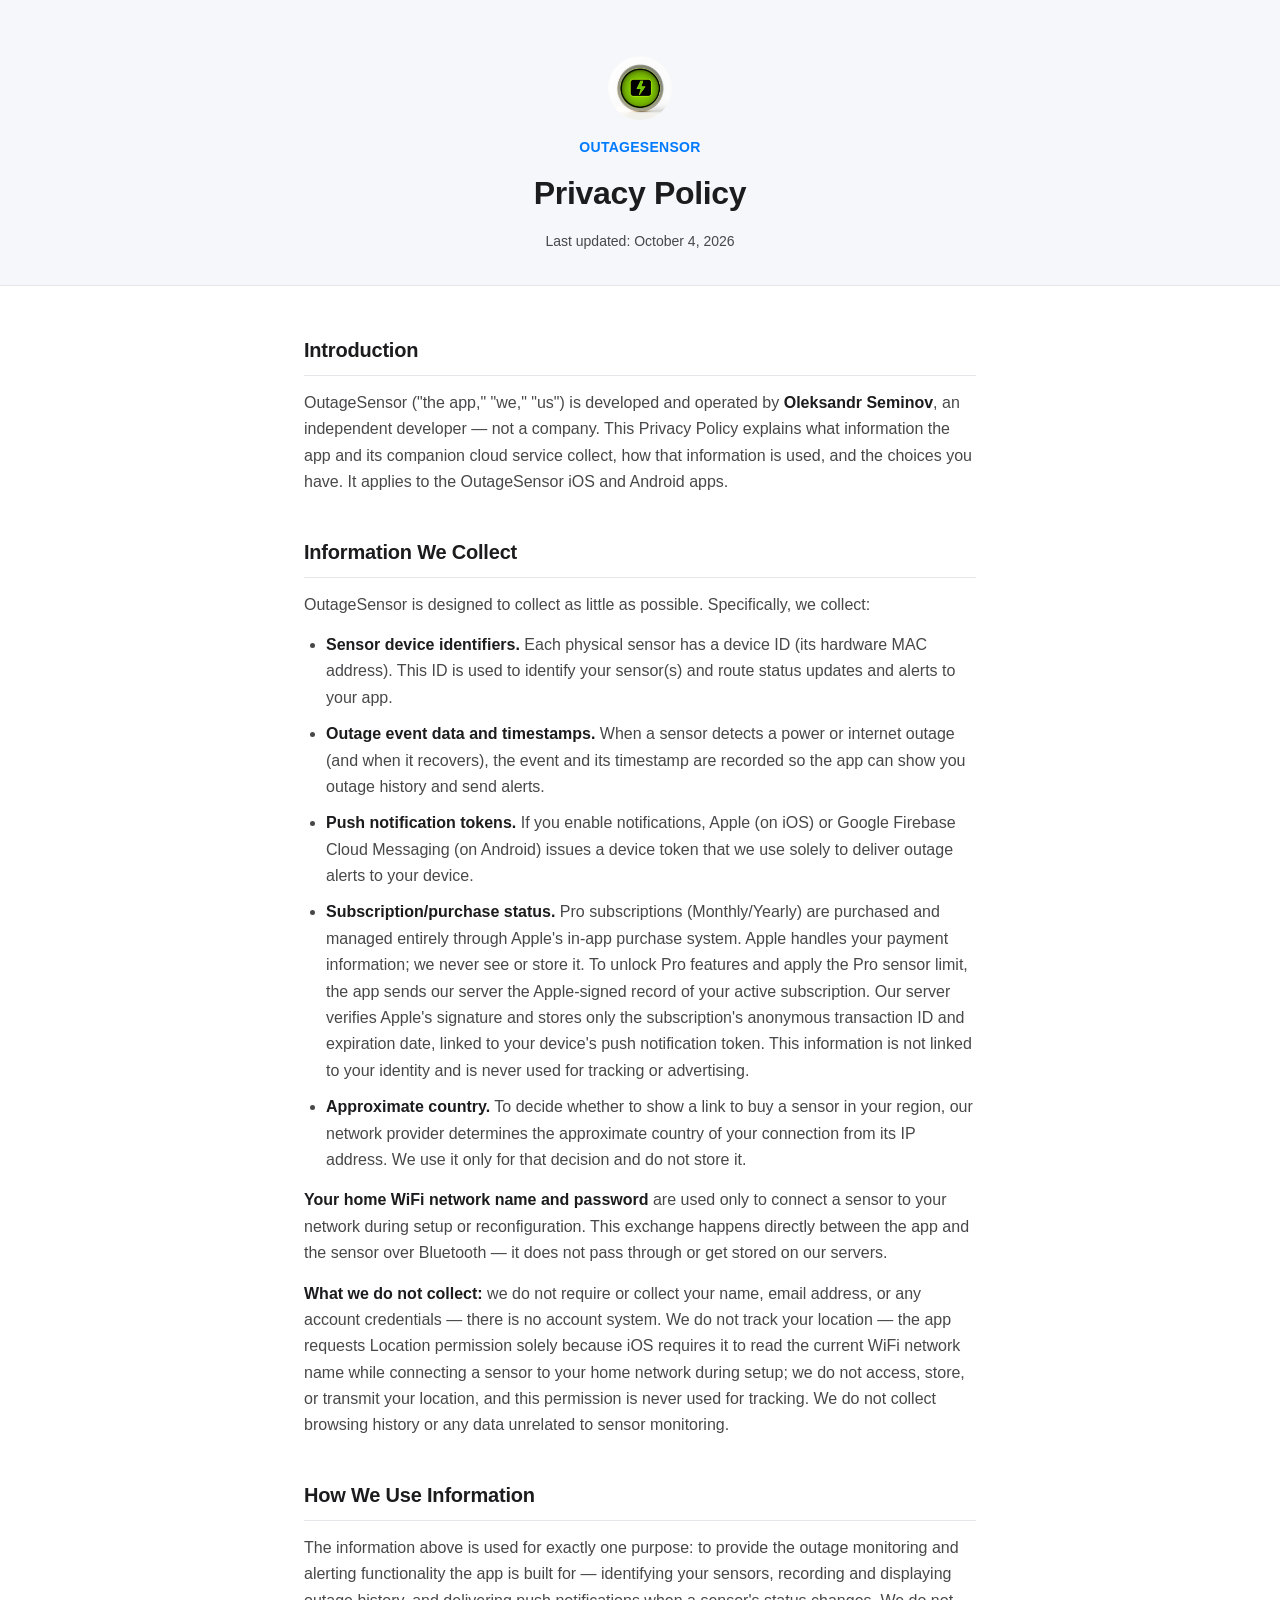
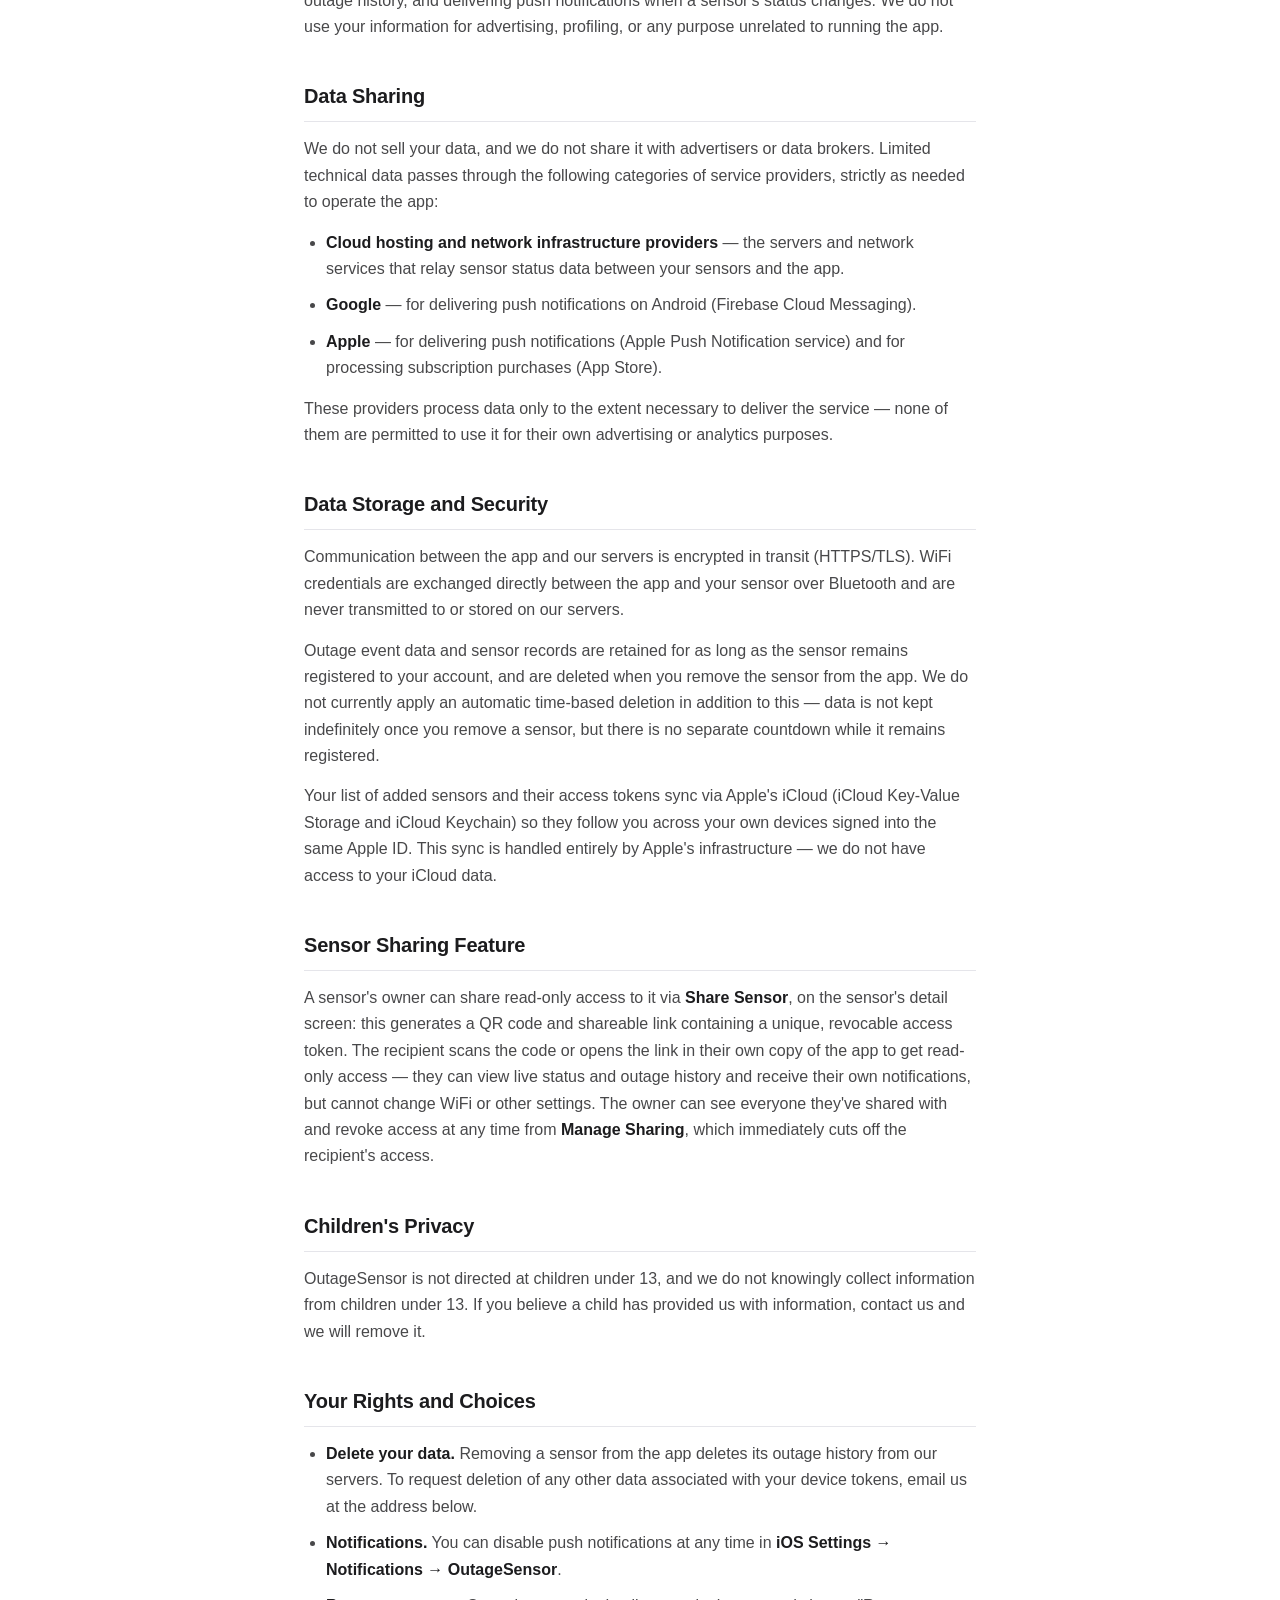
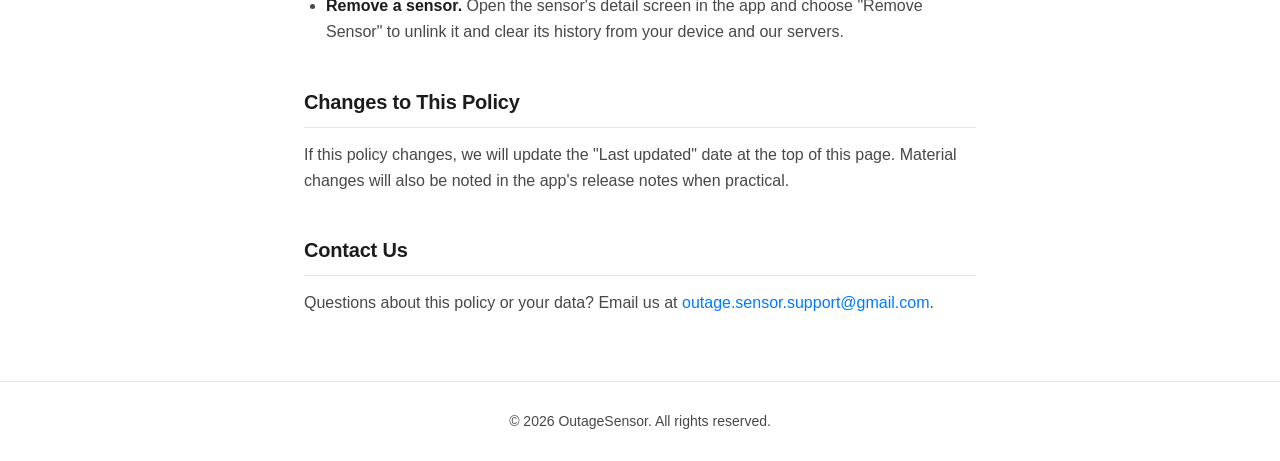
==== commit 310a8040: "Update privacy policy and FAQ for Pro sensor limit, Android, and sensor shop" ====
--- a/privacy/index.html
+++ b/privacy/index.html
@@ -16,7 +16,7 @@
     <img class="logo" src="../logo.png" alt="OutageSensor logo" width="80" height="80">
     <p class="eyebrow">OutageSensor</p>
     <h1>Privacy Policy</h1>
-    <p class="updated">Last updated: August 24, 2026</p>
+    <p class="updated">Last updated: October 4, 2026</p>
   </div>
 </header>
 
@@ -27,7 +27,7 @@
     <p>OutageSensor ("the app," "we," "us") is developed and operated by <strong>Oleksandr Seminov</strong>, an
     independent developer — not a company. This Privacy Policy explains what information the app and its
     companion cloud service collect, how that information is used, and the choices you have. It applies to
-    the OutageSensor iOS app.</p>
+    the OutageSensor iOS and Android apps.</p>
   </section>
 
   <section>
@@ -40,13 +40,19 @@
       <li><strong>Outage event data and timestamps.</strong> When a sensor detects a power or internet
       outage (and when it recovers), the event and its timestamp are recorded so the app can show you outage
       history and send alerts.</li>
-      <li><strong>Push notification tokens.</strong> If you enable notifications, Apple issues a device
-      token that we use solely to deliver outage alerts to your device via Apple's push notification
-      service.</li>
+      <li><strong>Push notification tokens.</strong> If you enable notifications, Apple (on iOS) or Google
+      Firebase Cloud Messaging (on Android) issues a device token that we use solely to deliver outage
+      alerts to your device.</li>
       <li><strong>Subscription/purchase status.</strong> Pro subscriptions (Monthly/Yearly) are purchased
       and managed entirely through Apple's in-app purchase system. Apple handles your payment information;
-      we never see or store it. We only receive confirmation of whether a subscription is active, to unlock
-      monitoring for more than one sensor.</li>
+      we never see or store it. To unlock Pro features and apply the Pro sensor limit, the app sends our server
+      the Apple-signed record of your active subscription. Our server verifies Apple's signature and stores
+      only the subscription's anonymous transaction ID and expiration date, linked to your device's push
+      notification token. This information is not linked to your identity and is never used for tracking or
+      advertising.</li>
+      <li><strong>Approximate country.</strong> To decide whether to show a link to buy a sensor in your
+      region, our network provider determines the approximate country of your connection from its IP address.
+      We use it only for that decision and do not store it.</li>
     </ul>
     <p><strong>Your home WiFi network name and password</strong> are used only to connect a sensor to your
     network during setup or reconfiguration. This exchange happens directly between the app and the sensor
@@ -75,6 +81,8 @@
     <ul>
       <li><strong>Cloud hosting and network infrastructure providers</strong> — the servers and network
       services that relay sensor status data between your sensors and the app.</li>
+      <li><strong>Google</strong> — for delivering push notifications on Android (Firebase Cloud
+      Messaging).</li>
       <li><strong>Apple</strong> — for delivering push notifications (Apple Push Notification service) and
       for processing subscription purchases (App Store).</li>
     </ul>
